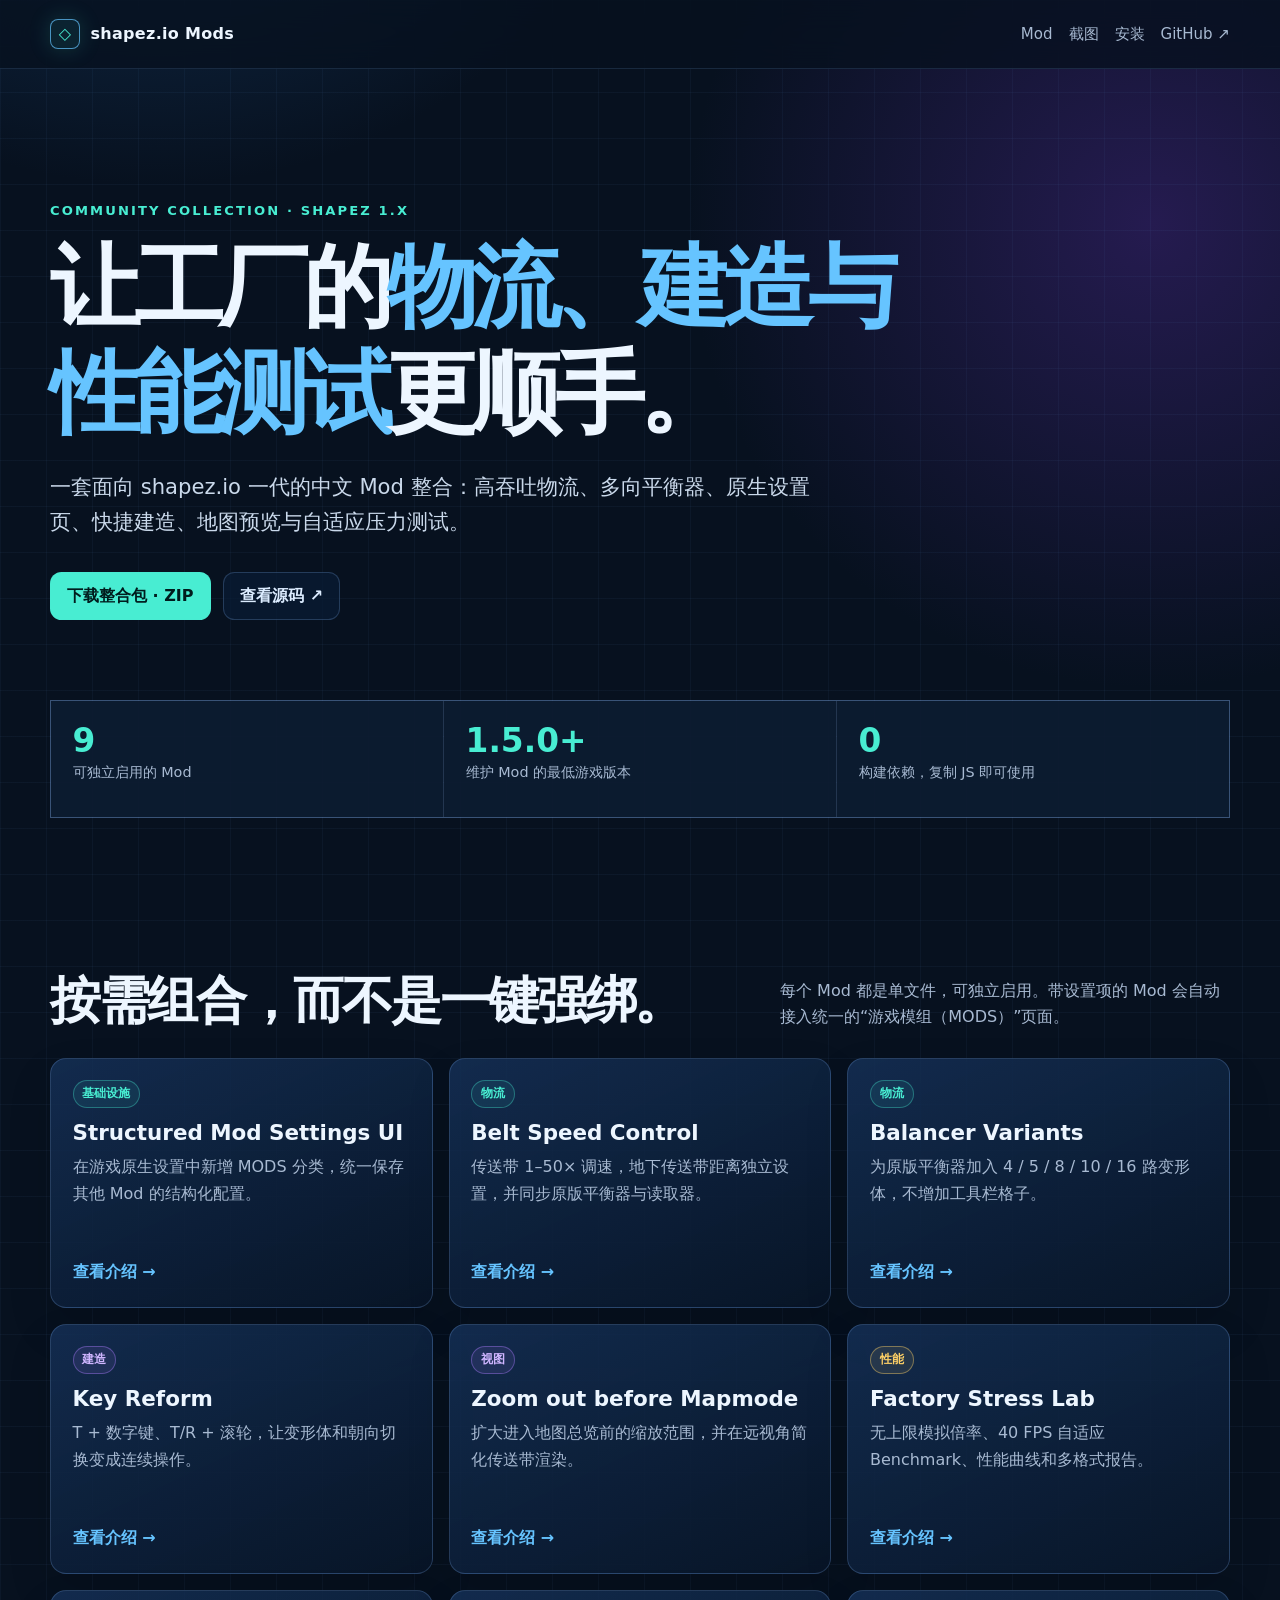
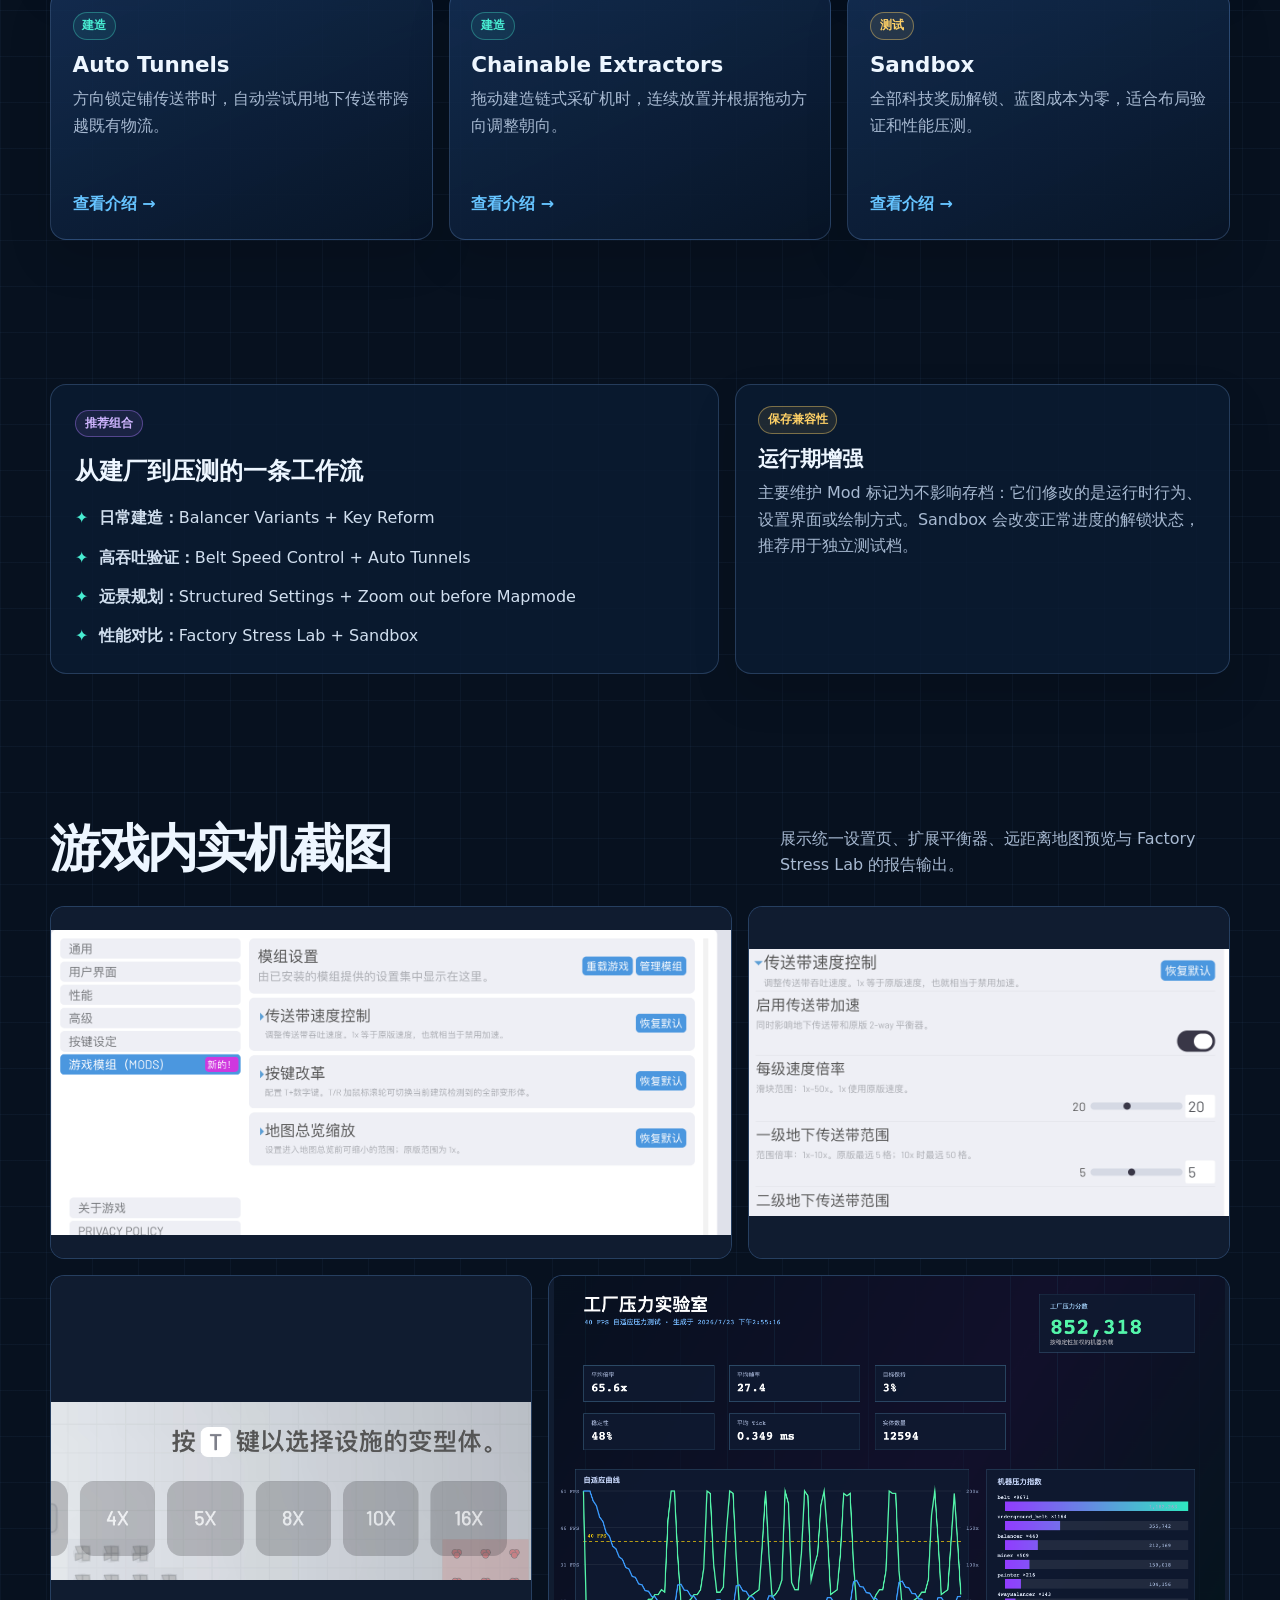
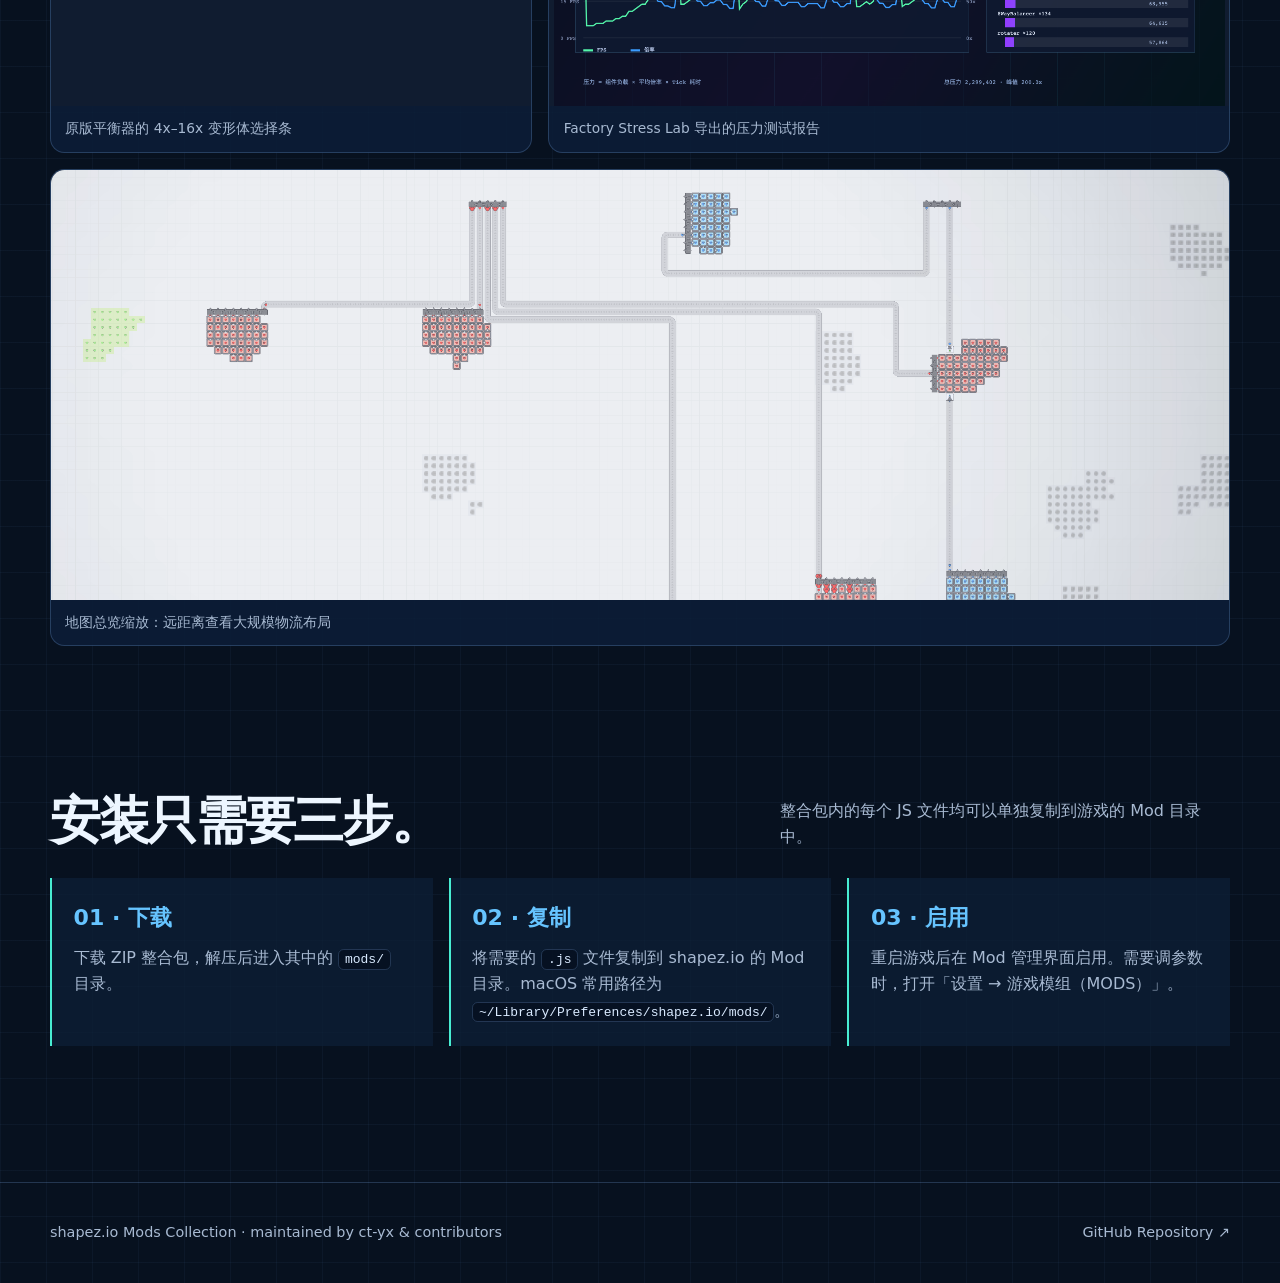
==== docs/index.html @ 45cee905 "Refresh mod collection documentation and Pages" ====
<!doctype html>
<html lang="zh-CN">
<head>
    <meta charset="utf-8">
    <meta name="viewport" content="width=device-width, initial-scale=1">
    <meta name="description" content="shapez.io 一代中文 Mod 整合包：物流、建造、设置、地图预览与工厂性能测试。">
    <title>shapez.io Mods Collection</title>
    <link rel="icon" href="favicon.svg" type="image/svg+xml">
    <link rel="stylesheet" href="styles.css">
</head>
<body>
    <header class="site-header">
        <nav class="nav">
            <a class="brand" href="index.html"><span class="brand-mark">◇</span>shapez.io Mods</a>
            <div class="nav-links"><a href="#mods">Mod</a><a href="#screenshots">截图</a><a href="#install">安装</a><a href="https://github.com/ct-yx/shapez-mods">GitHub ↗</a></div>
        </nav>
    </header>
    <main>
        <div class="shell">
            <section class="hero">
                <p class="eyebrow">Community collection · Shapez 1.x</p>
                <h1>让工厂的<span class="accent">物流、建造与性能测试</span>更顺手。</h1>
                <p class="lead">一套面向 shapez.io 一代的中文 Mod 整合：高吞吐物流、多向平衡器、原生设置页、快捷建造、地图预览与自适应压力测试。</p>
                <div class="actions"><a class="button primary" href="downloads/shapez-mods-modpack.zip">下载整合包 · ZIP</a><a class="button" href="https://github.com/ct-yx/shapez-mods">查看源码 ↗</a></div>
            </section>
            <div class="stats" aria-label="项目概览"><div class="stat"><strong>9</strong><span>可独立启用的 Mod</span></div><div class="stat"><strong>1.5.0+</strong><span>维护 Mod 的最低游戏版本</span></div><div class="stat"><strong>0</strong><span>构建依赖，复制 JS 即可使用</span></div></div>
        </div>

        <section id="mods"><div class="shell">
            <div class="section-heading"><h2>按需组合，而不是一键强绑。</h2><p>每个 Mod 都是单文件，可独立启用。带设置项的 Mod 会自动接入统一的“游戏模组（MODS）”页面。</p></div>
            <div class="card-grid">
                <a class="mod-card" href="mods/structured-mod-settings.html"><span class="tag">基础设施</span><h3>Structured Mod Settings UI</h3><p>在游戏原生设置中新增 MODS 分类，统一保存其他 Mod 的结构化配置。</p><span class="card-link">查看介绍 →</span></a>
                <a class="mod-card" href="mods/belt-speed-control.html"><span class="tag">物流</span><h3>Belt Speed Control</h3><p>传送带 1–50× 调速，地下传送带距离独立设置，并同步原版平衡器与读取器。</p><span class="card-link">查看介绍 →</span></a>
                <a class="mod-card" href="mods/balancer-variants.html"><span class="tag">物流</span><h3>Balancer Variants</h3><p>为原版平衡器加入 4 / 5 / 8 / 10 / 16 路变形体，不增加工具栏格子。</p><span class="card-link">查看介绍 →</span></a>
                <a class="mod-card" href="mods/key-reform.html"><span class="tag purple">建造</span><h3>Key Reform</h3><p>T + 数字键、T/R + 滚轮，让变形体和朝向切换变成连续操作。</p><span class="card-link">查看介绍 →</span></a>
                <a class="mod-card" href="mods/zoomout-before-mapmode.html"><span class="tag purple">视图</span><h3>Zoom out before Mapmode</h3><p>扩大进入地图总览前的缩放范围，并在远视角简化传送带渲染。</p><span class="card-link">查看介绍 →</span></a>
                <a class="mod-card" href="mods/factory-stress-lab.html"><span class="tag yellow">性能</span><h3>Factory Stress Lab</h3><p>无上限模拟倍率、40 FPS 自适应 Benchmark、性能曲线和多格式报告。</p><span class="card-link">查看介绍 →</span></a>
                <a class="mod-card" href="mods/auto-tunnels.html"><span class="tag">建造</span><h3>Auto Tunnels</h3><p>方向锁定铺传送带时，自动尝试用地下传送带跨越既有物流。</p><span class="card-link">查看介绍 →</span></a>
                <a class="mod-card" href="mods/chainable-extractors.html"><span class="tag">建造</span><h3>Chainable Extractors</h3><p>拖动建造链式采矿机时，连续放置并根据拖动方向调整朝向。</p><span class="card-link">查看介绍 →</span></a>
                <a class="mod-card" href="mods/sandbox.html"><span class="tag yellow">测试</span><h3>Sandbox</h3><p>全部科技奖励解锁、蓝图成本为零，适合布局验证和性能压测。</p><span class="card-link">查看介绍 →</span></a>
            </div>
        </div></section>

        <section><div class="shell feature-strip">
            <div class="wide-panel"><span class="tag purple">推荐组合</span><h2>从建厂到压测的一条工作流</h2><ul class="check-list"><li><strong>日常建造：</strong>Balancer Variants + Key Reform</li><li><strong>高吞吐验证：</strong>Belt Speed Control + Auto Tunnels</li><li><strong>远景规划：</strong>Structured Settings + Zoom out before Mapmode</li><li><strong>性能对比：</strong>Factory Stress Lab + Sandbox</li></ul></div>
            <div class="info-card"><span class="tag yellow">保存兼容性</span><h3>运行期增强</h3><p>主要维护 Mod 标记为不影响存档：它们修改的是运行时行为、设置界面或绘制方式。Sandbox 会改变正常进度的解锁状态，推荐用于独立测试档。</p></div>
        </div></section>

        <section id="screenshots"><div class="shell">
            <div class="section-heading"><h2>游戏内实机截图</h2><p>展示统一设置页、扩展平衡器、远距离地图预览与 Factory Stress Lab 的报告输出。</p></div>
            <div class="gallery">
                <figure class="large contain"><img src="assets/screenshots/structured-settings-overview.png" alt="游戏模组设置总览"><figcaption>统一的「游戏模组（MODS）」设置分类</figcaption></figure>
                <figure class="small contain"><img src="assets/screenshots/belt-speed-settings.png" alt="传送带速度控制设置"><figcaption>传送带、地下传送带与平衡器的吞吐配置</figcaption></figure>
                <figure class="small contain"><img src="assets/screenshots/balancer-variant-selector.png" alt="平衡器变形体选择"><figcaption>原版平衡器的 4x–16x 变形体选择条</figcaption></figure>
                <figure class="large contain"><img src="assets/screenshots/factory-stress-lab-report.png" alt="工厂压力实验室报告"><figcaption>Factory Stress Lab 导出的压力测试报告</figcaption></figure>
                <figure class="full"><img src="assets/screenshots/zoomout-map-overview.png" alt="远距离地图预览"><figcaption>地图总览缩放：远距离查看大规模物流布局</figcaption></figure>
            </div>
        </div></section>

        <section id="install"><div class="shell">
            <div class="section-heading"><h2>安装只需要三步。</h2><p>整合包内的每个 JS 文件均可以单独复制到游戏的 Mod 目录中。</p></div>
            <div class="install"><div class="step"><strong>01 · 下载</strong><p>下载 ZIP 整合包，解压后进入其中的 <code>mods/</code> 目录。</p></div><div class="step"><strong>02 · 复制</strong><p>将需要的 <code>.js</code> 文件复制到 shapez.io 的 Mod 目录。macOS 常用路径为 <code>~/Library/Preferences/shapez.io/mods/</code>。</p></div><div class="step"><strong>03 · 启用</strong><p>重启游戏后在 Mod 管理界面启用。需要调参数时，打开「设置 → 游戏模组（MODS）」。</p></div></div>
        </div></section>
    </main>
    <footer class="site-footer"><div class="shell"><span>shapez.io Mods Collection · maintained by ct-yx &amp; contributors</span><a href="https://github.com/ct-yx/shapez-mods">GitHub Repository ↗</a></div></footer>
</body>
</html>
---- docs/styles.css ----
:root {
    --bg: #07111f;
    --bg-soft: #0b1930;
    --panel: rgba(13, 30, 56, 0.84);
    --panel-strong: #102444;
    --line: rgba(135, 187, 255, 0.22);
    --text: #edf6ff;
    --muted: #a8bad2;
    --blue: #66c4ff;
    --cyan: #48edd2;
    --purple: #ad7cff;
    --yellow: #ffd166;
    --max: 1180px;
}

* { box-sizing: border-box; }
html { scroll-behavior: smooth; }
body {
    margin: 0;
    color: var(--text);
    background:
        linear-gradient(rgba(95, 151, 221, 0.055) 1px, transparent 1px),
        linear-gradient(90deg, rgba(95, 151, 221, 0.055) 1px, transparent 1px),
        radial-gradient(circle at 12% -8%, #173c67 0, transparent 34rem),
        radial-gradient(circle at 90% 5%, #251b50 0, transparent 29rem),
        var(--bg);
    background-size: 46px 46px, 46px 46px, auto, auto, auto;
    font-family: Inter, ui-sans-serif, system-ui, -apple-system, BlinkMacSystemFont, "PingFang SC", "Microsoft YaHei", sans-serif;
    line-height: 1.65;
}

a { color: inherit; text-decoration: none; }
a:hover { color: white; }
code {
    padding: .12rem .36rem;
    border: 1px solid var(--line);
    border-radius: .35rem;
    color: #d9eaff;
    background: rgba(3, 9, 20, .5);
}

.site-header {
    position: sticky;
    z-index: 10;
    top: 0;
    border-bottom: 1px solid rgba(136, 192, 255, .14);
    backdrop-filter: blur(16px);
    background: rgba(7, 17, 31, .79);
}
.nav {
    width: min(var(--max), calc(100% - 2rem));
    min-height: 68px;
    margin: 0 auto;
    display: flex;
    align-items: center;
    justify-content: space-between;
    gap: 1rem;
}
.brand { display: inline-flex; align-items: center; gap: .65rem; font-weight: 800; letter-spacing: .02em; }
.brand-mark {
    display: grid;
    width: 30px;
    height: 30px;
    place-items: center;
    border: 1px solid rgba(102, 196, 255, .7);
    border-radius: 8px;
    color: var(--cyan);
    background: rgba(72, 237, 210, .08);
    box-shadow: 0 0 22px rgba(72, 237, 210, .17);
}
.nav-links { display: flex; flex-wrap: wrap; justify-content: flex-end; gap: 1rem; color: var(--muted); font-size: .94rem; }
.nav-links a:hover { color: var(--blue); }

.shell { width: min(var(--max), calc(100% - 2rem)); margin: 0 auto; }
.hero { padding: 8.2rem 0 5rem; max-width: 880px; }
.eyebrow { margin: 0 0 .85rem; color: var(--cyan); font-weight: 800; font-size: .82rem; letter-spacing: .16em; text-transform: uppercase; }
h1, h2, h3 { line-height: 1.18; }
h1 { max-width: 900px; margin: 0; font-size: clamp(2.7rem, 7vw, 5.6rem); letter-spacing: -.065em; }
h1 .accent { color: var(--blue); }
.lead { max-width: 760px; margin: 1.45rem 0 0; color: #cad9eb; font-size: clamp(1.06rem, 2.4vw, 1.32rem); }
.actions { display: flex; flex-wrap: wrap; gap: .8rem; margin-top: 2rem; }
.button {
    display: inline-flex;
    align-items: center;
    justify-content: center;
    gap: .45rem;
    min-height: 44px;
    padding: .62rem 1rem;
    border: 1px solid var(--line);
    border-radius: .72rem;
    color: #dcecff;
    background: rgba(10, 28, 53, .68);
    font-weight: 700;
    transition: transform .16s ease, border-color .16s ease, background .16s ease;
}
.button:hover { transform: translateY(-2px); border-color: var(--blue); background: rgba(40, 97, 155, .36); }
.button.primary { border-color: rgba(72, 237, 210, .75); color: #001c1d; background: var(--cyan); }
.button.primary:hover { color: #001c1d; background: #85f8e5; }

.stats { display: grid; grid-template-columns: repeat(3, 1fr); gap: 1px; margin: 0 0 5rem; border: 1px solid var(--line); background: var(--line); }
.stat { min-height: 116px; padding: 1.35rem; background: rgba(9, 23, 43, .88); }
.stat strong { display: block; color: var(--cyan); font-size: 2.05rem; line-height: 1.1; }
.stat span { color: var(--muted); font-size: .9rem; }

section { padding: 4.5rem 0; }
.section-heading { display: flex; align-items: end; justify-content: space-between; gap: 2rem; margin-bottom: 1.7rem; }
.section-heading h2 { max-width: 680px; margin: 0; font-size: clamp(2rem, 4vw, 3.25rem); letter-spacing: -.045em; }
.section-heading p { max-width: 450px; margin: 0; color: var(--muted); }

.card-grid { display: grid; grid-template-columns: repeat(3, minmax(0, 1fr)); gap: 1rem; }
.mod-card, .info-card {
    display: flex;
    min-height: 250px;
    flex-direction: column;
    padding: 1.35rem;
    border: 1px solid var(--line);
    border-radius: 1rem;
    background: linear-gradient(155deg, rgba(21, 49, 88, .82), rgba(8, 21, 39, .95));
    box-shadow: 0 20px 45px rgba(0, 0, 0, .12);
    transition: transform .16s ease, border-color .16s ease, box-shadow .16s ease;
}
.mod-card:hover { transform: translateY(-4px); border-color: rgba(102, 196, 255, .76); box-shadow: 0 24px 55px rgba(0, 0, 0, .24); }
.mod-card h3, .info-card h3 { margin: .78rem 0 .55rem; font-size: 1.34rem; }
.mod-card p, .info-card p { margin: 0; color: var(--muted); }
.mod-card .card-link { margin-top: auto; padding-top: 1.1rem; color: var(--blue); font-weight: 800; }
.tag { display: inline-flex; width: fit-content; padding: .18rem .55rem; border: 1px solid rgba(72, 237, 210, .34); border-radius: 999px; color: var(--cyan); background: rgba(72, 237, 210, .08); font-size: .75rem; font-weight: 800; }
.tag.purple { border-color: rgba(173, 124, 255, .4); color: #cfb5ff; background: rgba(173, 124, 255, .1); }
.tag.yellow { border-color: rgba(255, 209, 102, .42); color: var(--yellow); background: rgba(255, 209, 102, .09); }

.feature-strip { display: grid; grid-template-columns: 1.15fr .85fr; gap: 1rem; }
.wide-panel, .info-card { border: 1px solid var(--line); border-radius: 1rem; background: rgba(11, 28, 51, .8); }
.wide-panel { padding: 1.5rem; }
.check-list { display: grid; gap: .8rem; margin: 1rem 0 0; padding: 0; list-style: none; }
.check-list li { color: #d1dfef; }
.check-list li::before { margin-right: .65rem; color: var(--cyan); content: "✦"; }

.gallery { display: grid; grid-template-columns: repeat(12, 1fr); gap: 1rem; }
figure { margin: 0; overflow: hidden; border: 1px solid var(--line); border-radius: .9rem; background: var(--panel); }
figure.large { grid-column: span 7; }
figure.small { grid-column: span 5; }
figure.full { grid-column: 1 / -1; }
figure img { display: block; width: 100%; height: 100%; max-height: 430px; object-fit: cover; background: #101c30; }
figure.contain img { object-fit: contain; }
figcaption { padding: .72rem .9rem; color: var(--muted); font-size: .86rem; }

.install { display: grid; grid-template-columns: repeat(3, 1fr); gap: 1rem; }
.step { padding: 1.35rem; border-left: 2px solid var(--cyan); background: rgba(13, 31, 55, .72); }
.step strong { display: block; margin-bottom: .55rem; color: var(--blue); font-size: 1.38rem; }
.step p { margin: 0; color: var(--muted); }

.page-hero { padding: 5rem 0 2.5rem; }
.breadcrumb { display: inline-flex; gap: .5rem; margin-bottom: 1.2rem; color: var(--muted); font-size: .92rem; }
.breadcrumb a { color: var(--blue); }
.page-hero h1 { font-size: clamp(2.5rem, 6vw, 4.6rem); }
.meta-row { display: flex; flex-wrap: wrap; gap: .6rem; margin-top: 1.3rem; }
.meta { padding: .28rem .62rem; border: 1px solid var(--line); border-radius: 999px; color: var(--muted); font-size: .82rem; }
.prose { max-width: 850px; }
.prose h2 { margin-top: 2.4rem; font-size: 2rem; }
.prose h3 { margin-top: 1.7rem; font-size: 1.24rem; }
.prose p, .prose li { color: #c7d6e9; }
.prose ul { padding-left: 1.2rem; }
.prose li + li { margin-top: .5rem; }
.page-layout { display: grid; grid-template-columns: minmax(0, 1.6fr) minmax(260px, .7fr); gap: 2rem; }
.aside { position: sticky; top: 94px; align-self: start; padding: 1.2rem; border: 1px solid var(--line); border-radius: .9rem; background: rgba(8, 23, 43, .8); }
.aside h3 { margin-top: 0; }
.aside p { color: var(--muted); font-size: .92rem; }
.aside .button { width: 100%; margin-top: .7rem; }
.notice { padding: 1rem 1.1rem; border: 1px solid rgba(255, 209, 102, .32); border-radius: .8rem; color: #f7df9c; background: rgba(121, 89, 12, .18); }

.site-footer { margin-top: 4rem; padding: 2.4rem 0; border-top: 1px solid var(--line); color: var(--muted); font-size: .9rem; }
.site-footer .shell { display: flex; justify-content: space-between; gap: 1rem; }

@media (max-width: 820px) {
    .nav { min-height: 60px; }
    .nav-links { display: none; }
    .hero { padding: 5.1rem 0 3.4rem; }
    .stats, .card-grid, .install, .feature-strip, .page-layout { grid-template-columns: 1fr; }
    .stat { min-height: auto; }
    .section-heading { display: block; }
    .section-heading p { margin-top: .75rem; }
    .gallery { display: block; }
    .gallery figure { margin-bottom: 1rem; }
    .aside { position: static; }
    .site-footer .shell { display: block; }
}
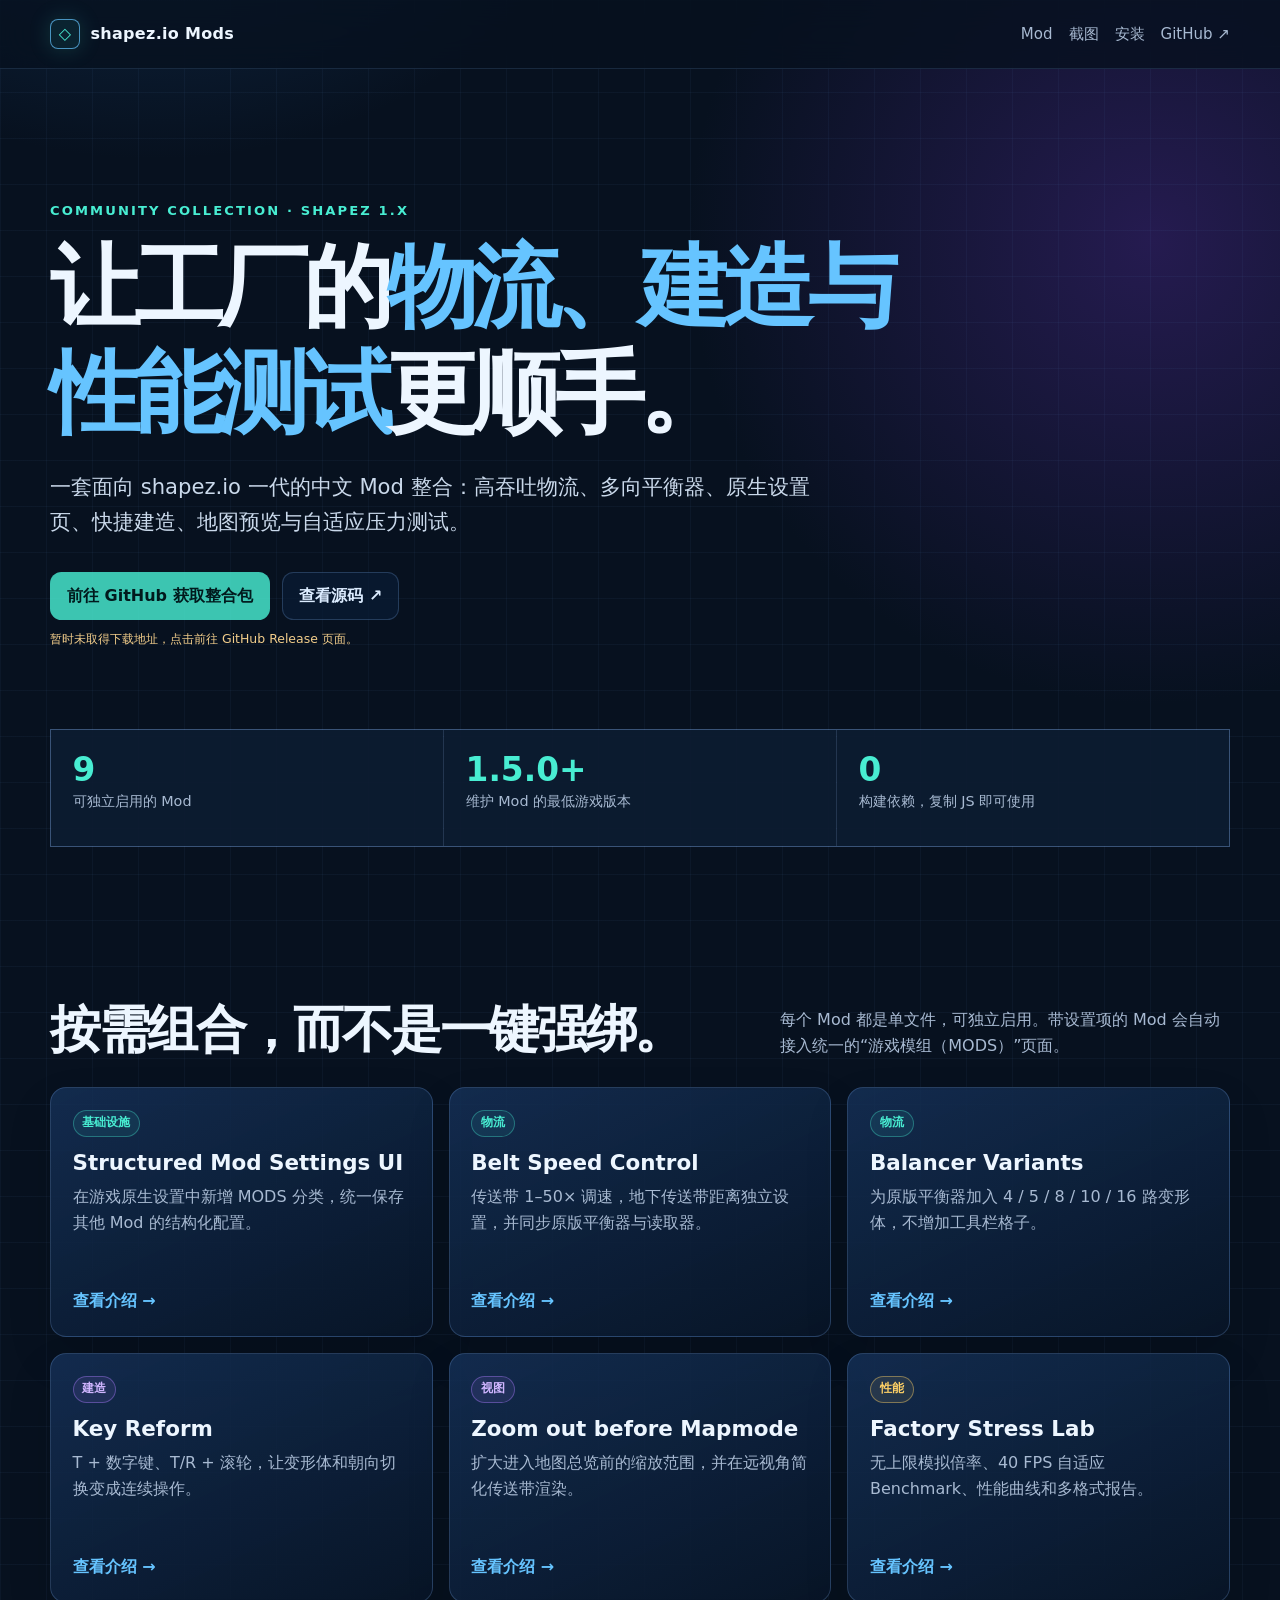
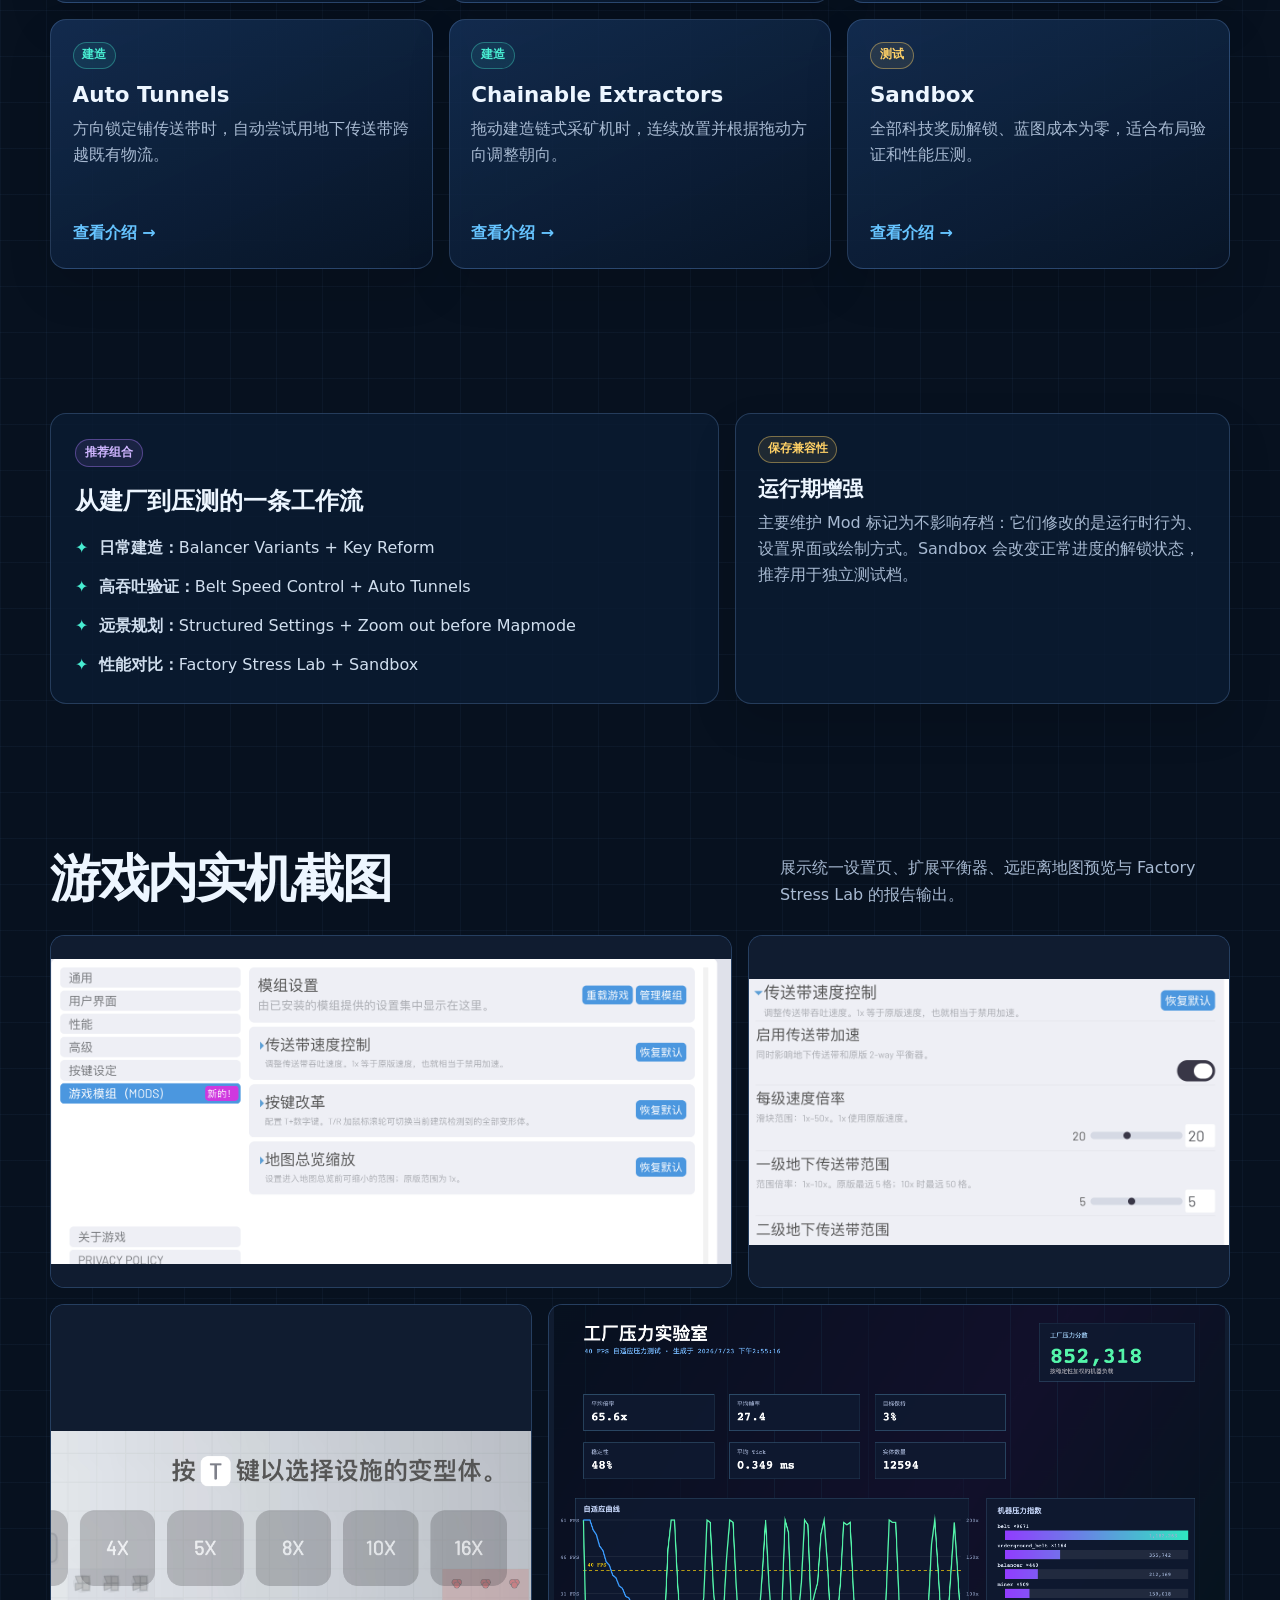
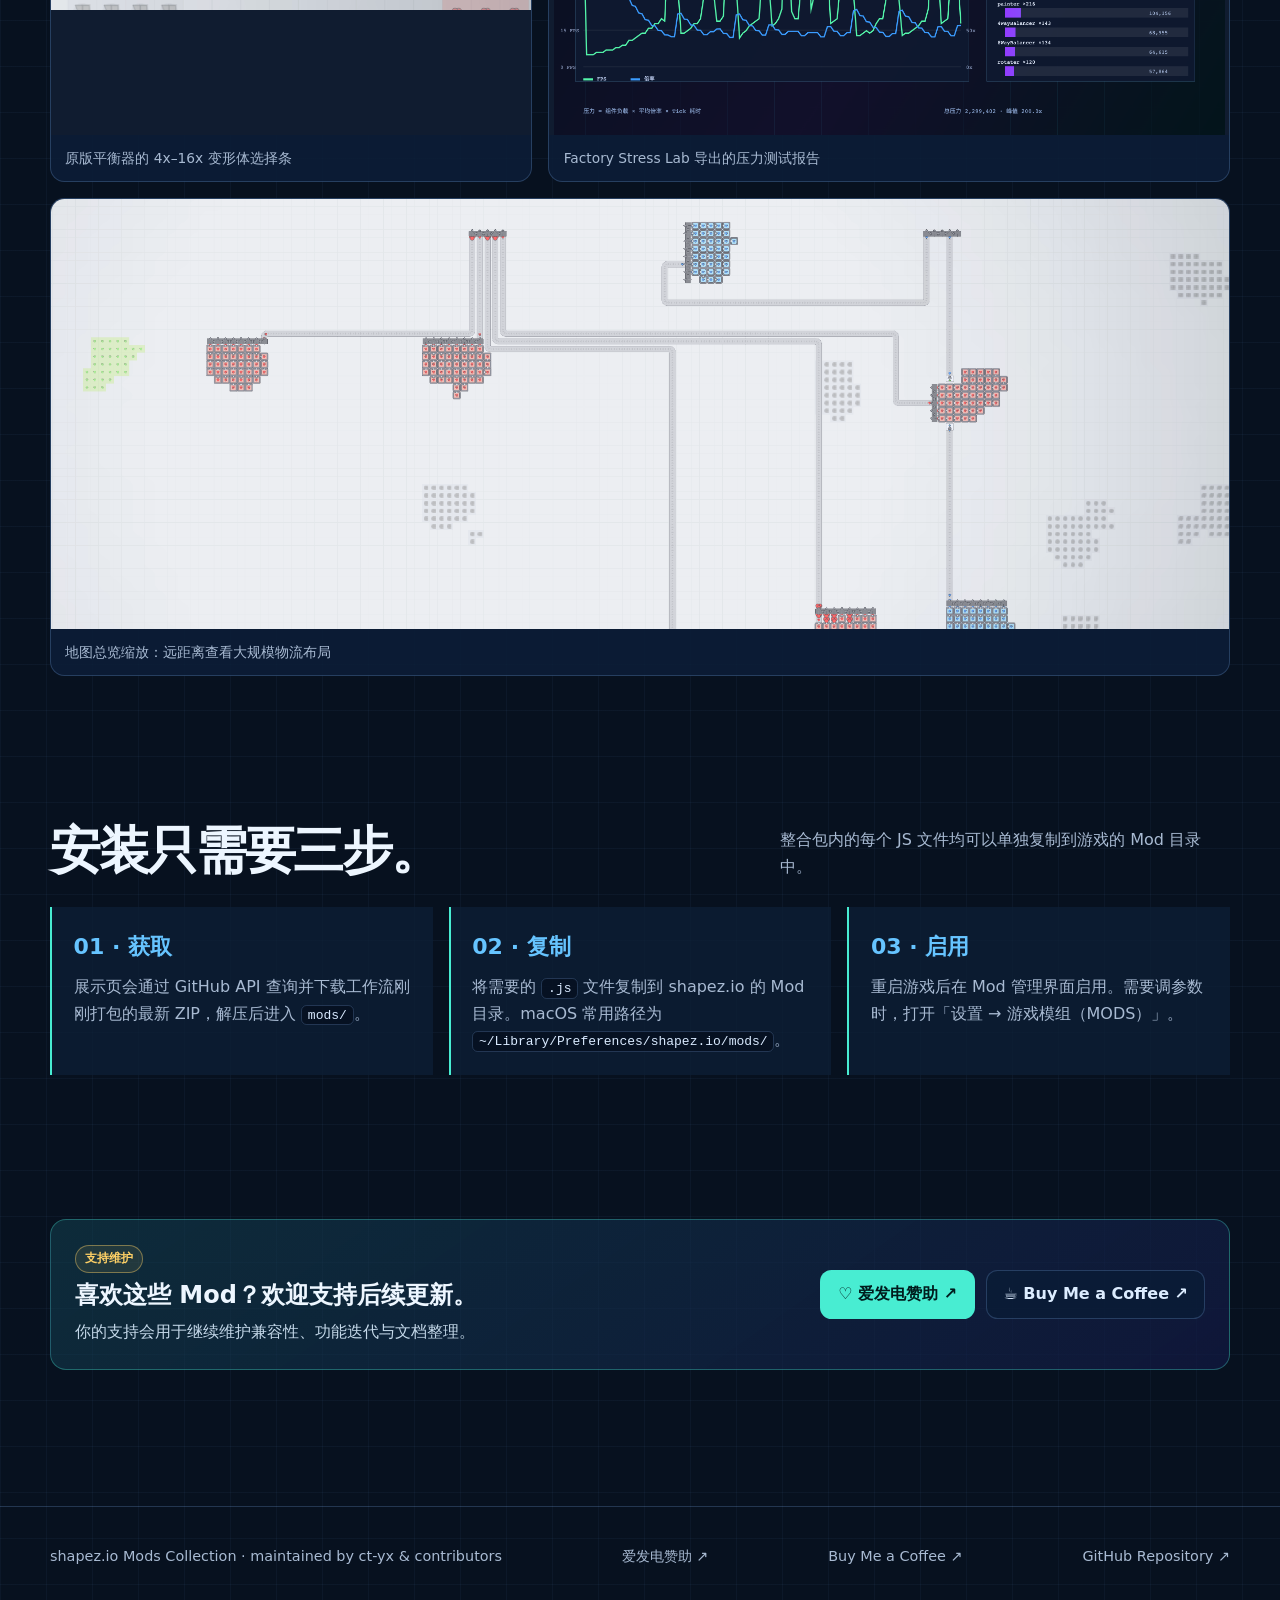
==== commit 5af417b4: "Build modpack downloads from GitHub Releases" ====
--- a/docs/index.html
+++ b/docs/index.html
@@ -21,7 +21,7 @@
                 <p class="eyebrow">Community collection · Shapez 1.x</p>
                 <h1>让工厂的<span class="accent">物流、建造与性能测试</span>更顺手。</h1>
                 <p class="lead">一套面向 shapez.io 一代的中文 Mod 整合：高吞吐物流、多向平衡器、原生设置页、快捷建造、地图预览与自适应压力测试。</p>
-                <div class="actions"><a class="button primary" href="downloads/shapez-mods-modpack.zip">下载整合包 · ZIP</a><a class="button" href="https://github.com/ct-yx/shapez-mods">查看源码 ↗</a></div>
+                <div class="actions"><a class="button primary" data-modpack-download href="https://github.com/ct-yx/shapez-mods/releases/tag/modpack-latest"><span data-modpack-label>正在获取最新整合包…</span></a><a class="button" href="https://github.com/ct-yx/shapez-mods">查看源码 ↗</a><p class="download-status" data-modpack-status aria-live="polite">正在通过 GitHub API 查询最新发布包…</p></div>
             </section>
             <div class="stats" aria-label="项目概览"><div class="stat"><strong>9</strong><span>可独立启用的 Mod</span></div><div class="stat"><strong>1.5.0+</strong><span>维护 Mod 的最低游戏版本</span></div><div class="stat"><strong>0</strong><span>构建依赖，复制 JS 即可使用</span></div></div>
         </div>
@@ -59,9 +59,11 @@
 
         <section id="install"><div class="shell">
             <div class="section-heading"><h2>安装只需要三步。</h2><p>整合包内的每个 JS 文件均可以单独复制到游戏的 Mod 目录中。</p></div>
-            <div class="install"><div class="step"><strong>01 · 下载</strong><p>下载 ZIP 整合包，解压后进入其中的 <code>mods/</code> 目录。</p></div><div class="step"><strong>02 · 复制</strong><p>将需要的 <code>.js</code> 文件复制到 shapez.io 的 Mod 目录。macOS 常用路径为 <code>~/Library/Preferences/shapez.io/mods/</code>。</p></div><div class="step"><strong>03 · 启用</strong><p>重启游戏后在 Mod 管理界面启用。需要调参数时，打开「设置 → 游戏模组（MODS）」。</p></div></div>
+            <div class="install"><div class="step"><strong>01 · 获取</strong><p>展示页会通过 GitHub API 查询并下载工作流刚刚打包的最新 ZIP，解压后进入 <code>mods/</code>。</p></div><div class="step"><strong>02 · 复制</strong><p>将需要的 <code>.js</code> 文件复制到 shapez.io 的 Mod 目录。macOS 常用路径为 <code>~/Library/Preferences/shapez.io/mods/</code>。</p></div><div class="step"><strong>03 · 启用</strong><p>重启游戏后在 Mod 管理界面启用。需要调参数时，打开「设置 → 游戏模组（MODS）」。</p></div></div>
         </div></section>
+        <section id="support"><div class="shell support-panel"><div><span class="tag yellow">支持维护</span><h2>喜欢这些 Mod？欢迎支持后续更新。</h2><p>你的支持会用于继续维护兼容性、功能迭代与文档整理。</p></div><div class="support-actions"><a class="button primary" href="https://www.ifdian.net/a/Ct_yx?utm_source=copylink&amp;utm_medium=link" target="_blank" rel="noreferrer">♡ 爱发电赞助 ↗</a><a class="button" href="https://buymeacoffee.com/ctyx" target="_blank" rel="noreferrer">☕ Buy Me a Coffee ↗</a></div></div></section>
     </main>
-    <footer class="site-footer"><div class="shell"><span>shapez.io Mods Collection · maintained by ct-yx &amp; contributors</span><a href="https://github.com/ct-yx/shapez-mods">GitHub Repository ↗</a></div></footer>
+    <footer class="site-footer"><div class="shell"><span>shapez.io Mods Collection · maintained by ct-yx &amp; contributors</span><a href="https://www.ifdian.net/a/Ct_yx?utm_source=copylink&amp;utm_medium=link" target="_blank" rel="noreferrer">爱发电赞助 ↗</a><a href="https://buymeacoffee.com/ctyx" target="_blank" rel="noreferrer">Buy Me a Coffee ↗</a><a href="https://github.com/ct-yx/shapez-mods">GitHub Repository ↗</a></div></footer>
+    <script src="assets/download-latest.js" defer></script>
 </body>
 </html>
--- a/docs/styles.css
+++ b/docs/styles.css
@@ -96,6 +96,9 @@
 .button:hover { transform: translateY(-2px); border-color: var(--blue); background: rgba(40, 97, 155, .36); }
 .button.primary { border-color: rgba(72, 237, 210, .75); color: #001c1d; background: var(--cyan); }
 .button.primary:hover { color: #001c1d; background: #85f8e5; }
+.button.is-loading { cursor: progress; opacity: .82; }
+.download-status { width: 100%; margin: -.25rem 0 0; color: var(--muted); font-size: .78rem; }
+.download-status.is-error { color: #f3ce8b; }
 
 .stats { display: grid; grid-template-columns: repeat(3, 1fr); gap: 1px; margin: 0 0 5rem; border: 1px solid var(--line); background: var(--line); }
 .stat { min-height: 116px; padding: 1.35rem; background: rgba(9, 23, 43, .88); }
@@ -166,6 +169,11 @@
 .aside p { color: var(--muted); font-size: .92rem; }
 .aside .button { width: 100%; margin-top: .7rem; }
 .notice { padding: 1rem 1.1rem; border: 1px solid rgba(255, 209, 102, .32); border-radius: .8rem; color: #f7df9c; background: rgba(121, 89, 12, .18); }
+.support-panel { display: grid; grid-template-columns: 1.25fr .75fr; gap: 1rem; padding: 1.5rem; border: 1px solid rgba(72, 237, 210, .32); border-radius: 1rem; background: linear-gradient(145deg, rgba(19, 68, 82, .53), rgba(18, 25, 67, .72)); }
+.support-panel h2 { margin: .55rem 0; }
+.support-panel p { margin: 0; color: #c4d8e9; }
+.support-actions { display: flex; flex-wrap: wrap; align-content: center; justify-content: flex-end; gap: .7rem; }
+.support-actions .button { min-width: 155px; }
 
 .site-footer { margin-top: 4rem; padding: 2.4rem 0; border-top: 1px solid var(--line); color: var(--muted); font-size: .9rem; }
 .site-footer .shell { display: flex; justify-content: space-between; gap: 1rem; }
@@ -174,12 +182,13 @@
     .nav { min-height: 60px; }
     .nav-links { display: none; }
     .hero { padding: 5.1rem 0 3.4rem; }
-    .stats, .card-grid, .install, .feature-strip, .page-layout { grid-template-columns: 1fr; }
+    .stats, .card-grid, .install, .feature-strip, .page-layout, .support-panel { grid-template-columns: 1fr; }
     .stat { min-height: auto; }
     .section-heading { display: block; }
     .section-heading p { margin-top: .75rem; }
     .gallery { display: block; }
     .gallery figure { margin-bottom: 1rem; }
     .aside { position: static; }
+    .support-actions { justify-content: flex-start; }
     .site-footer .shell { display: block; }
 }
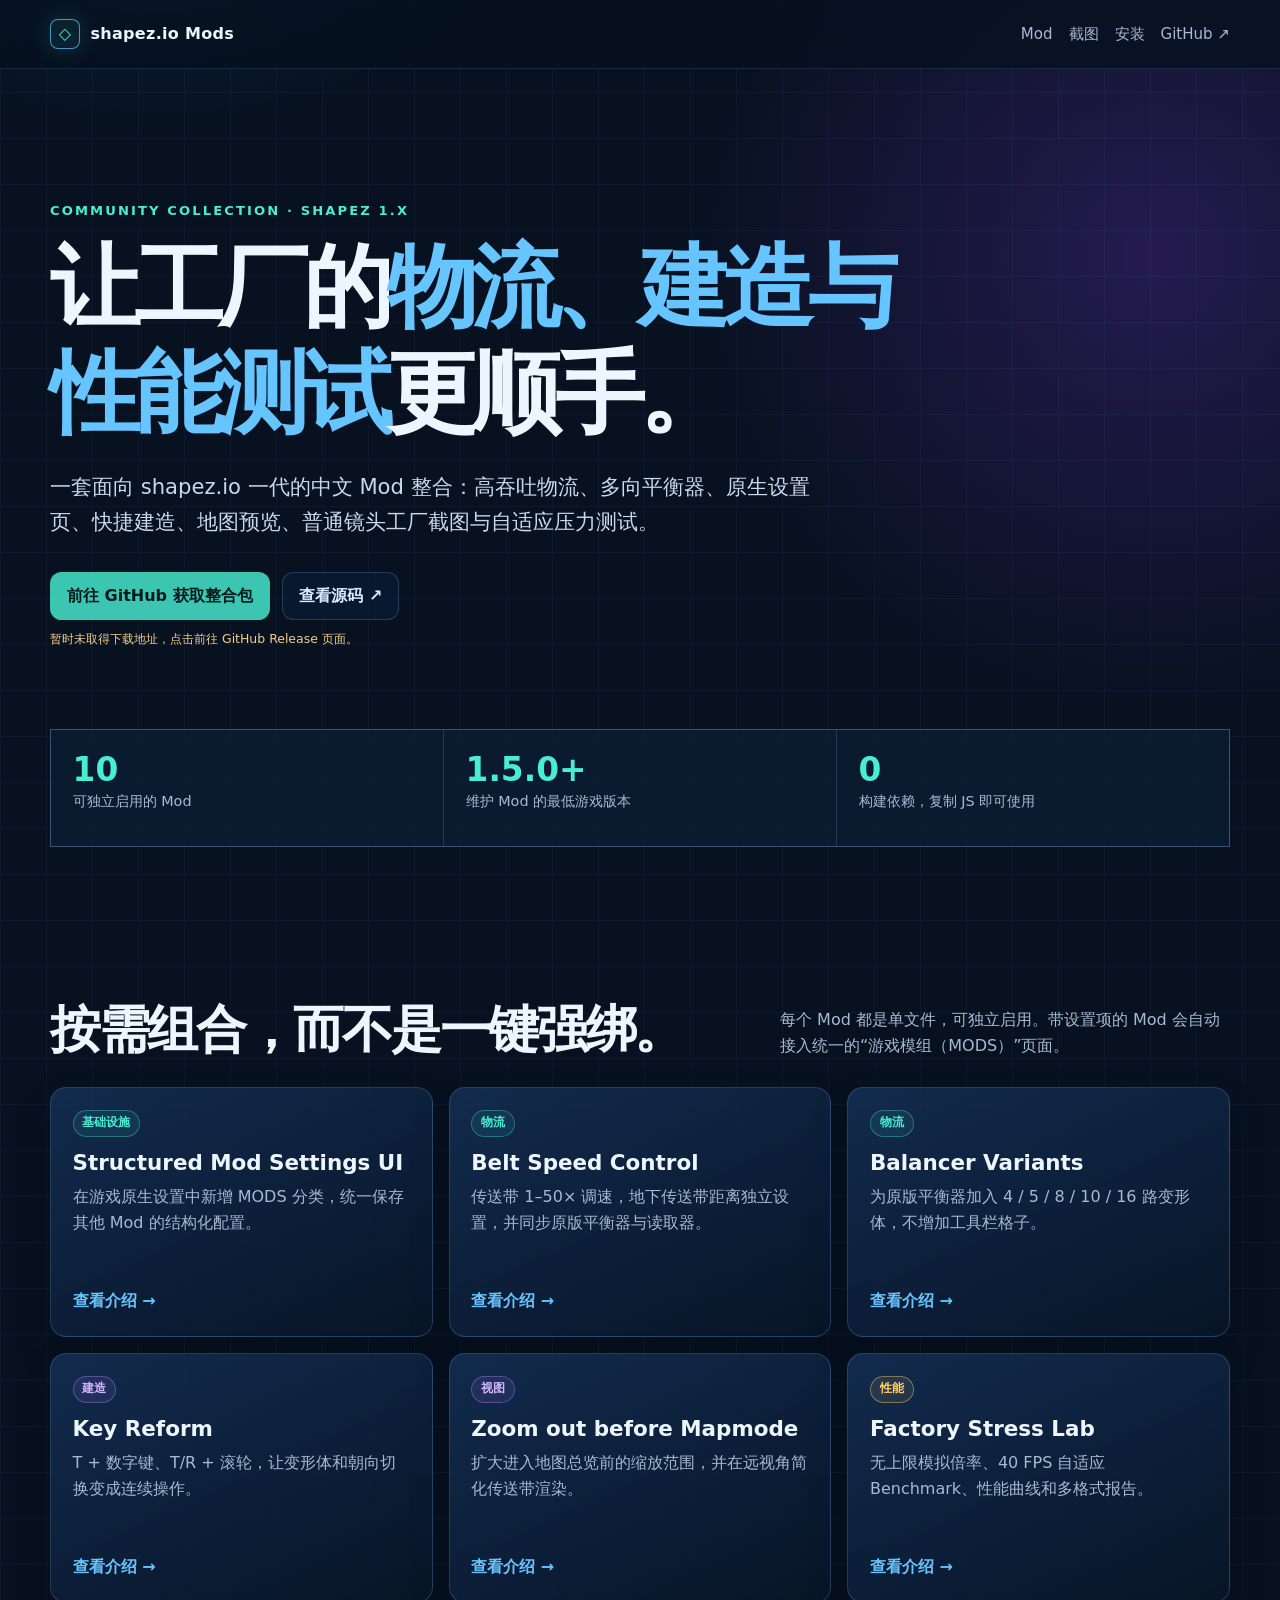
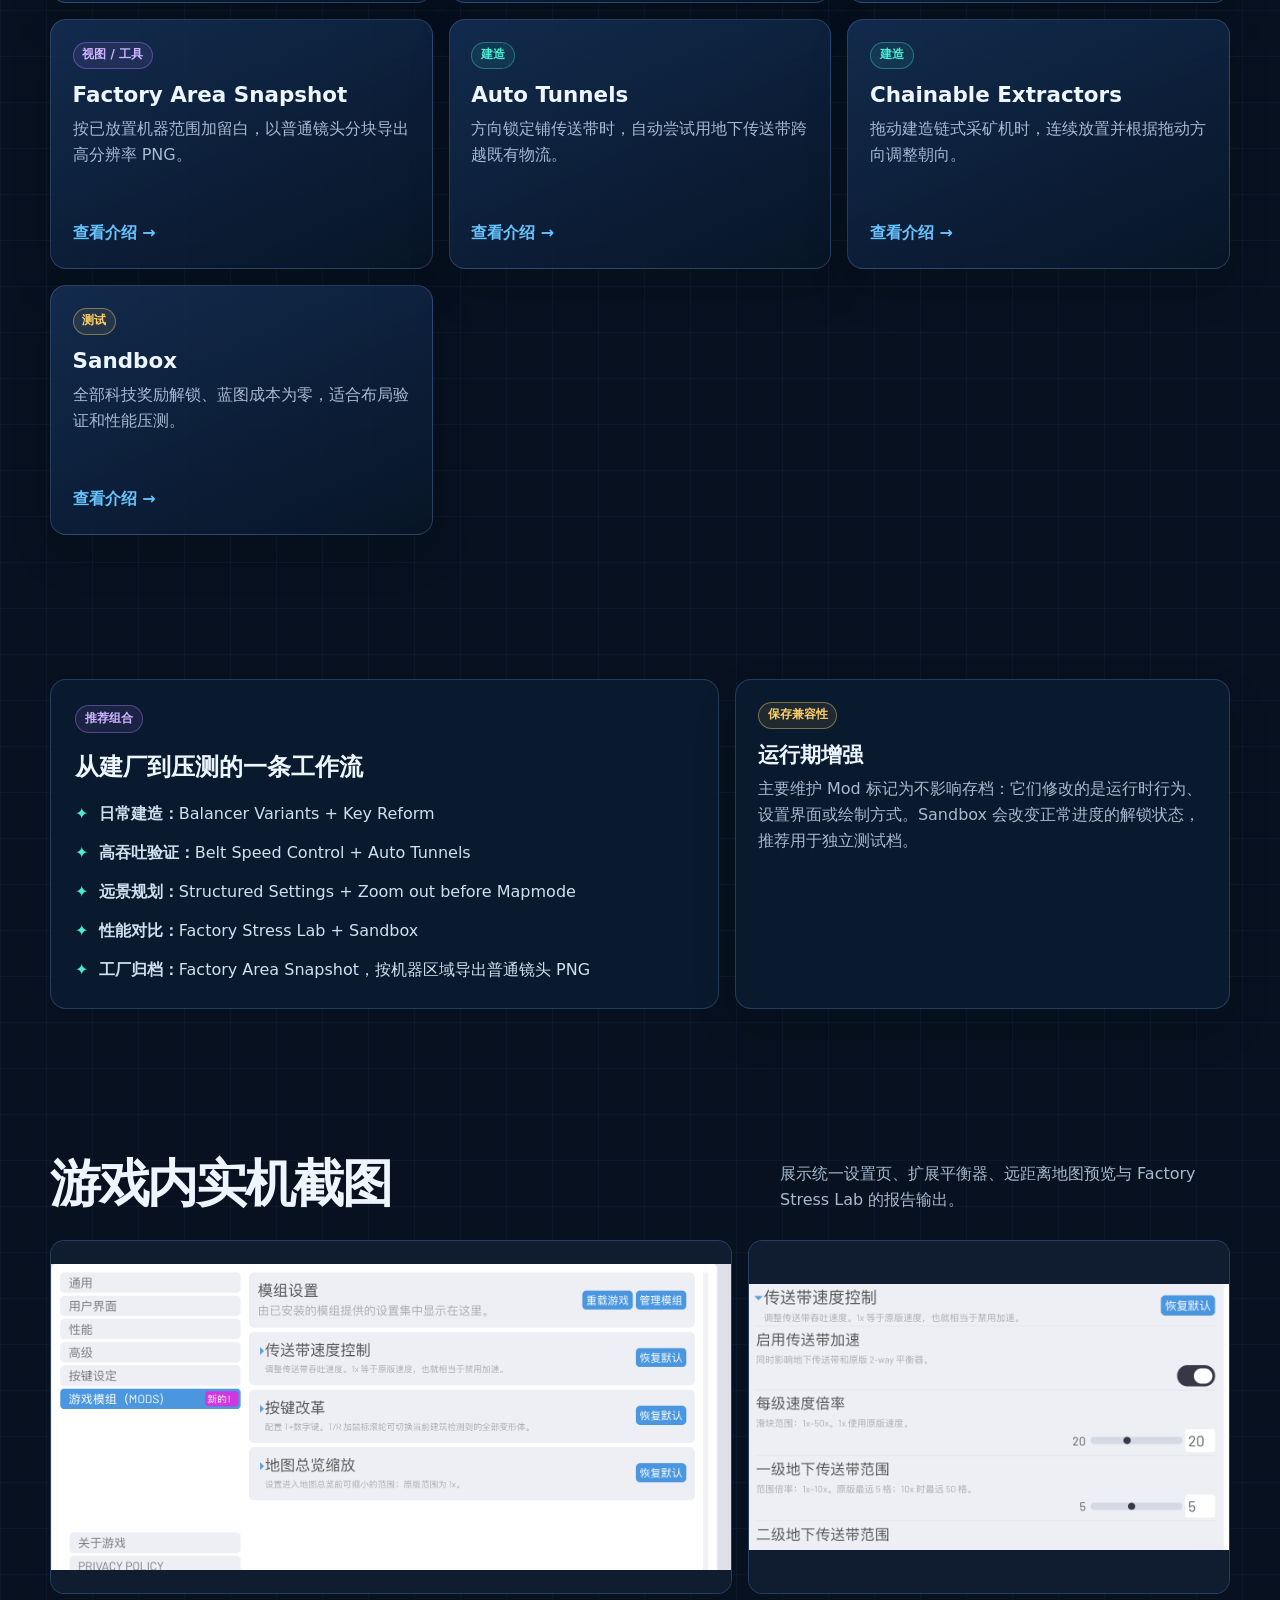
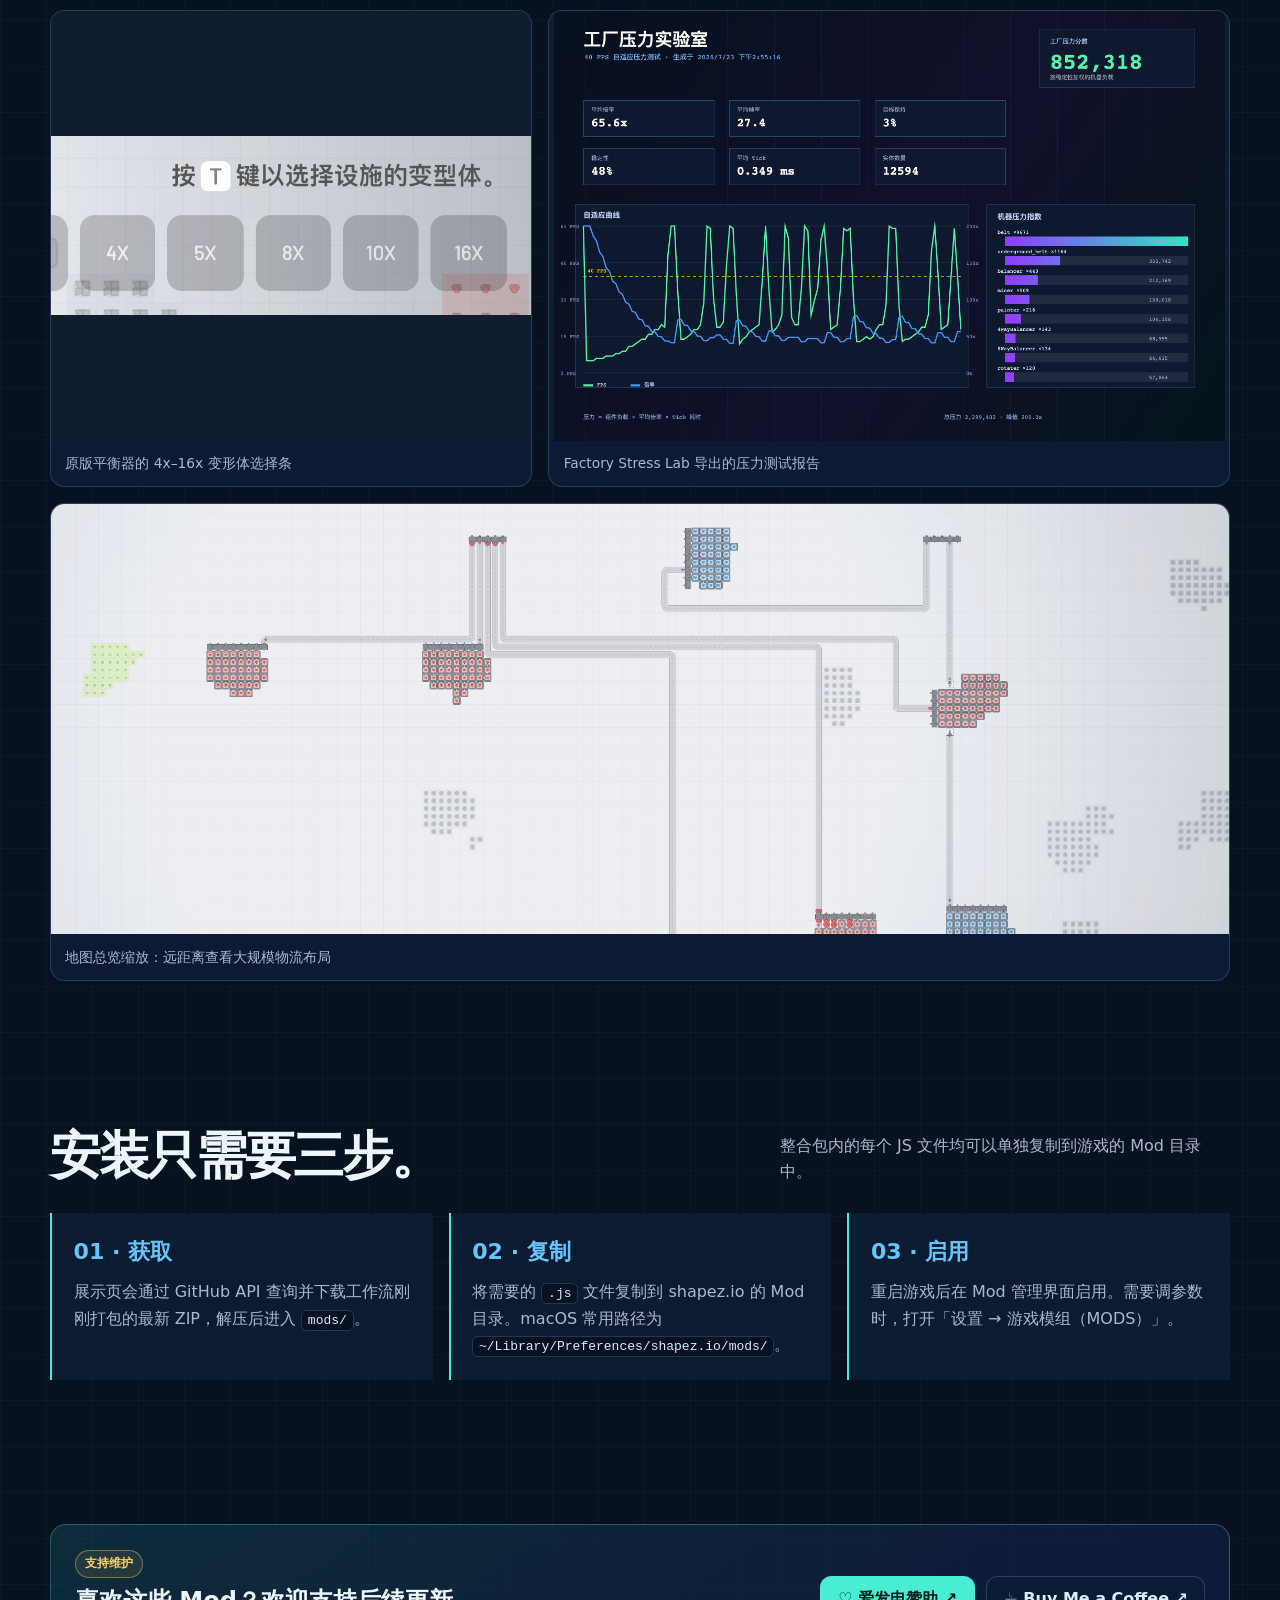
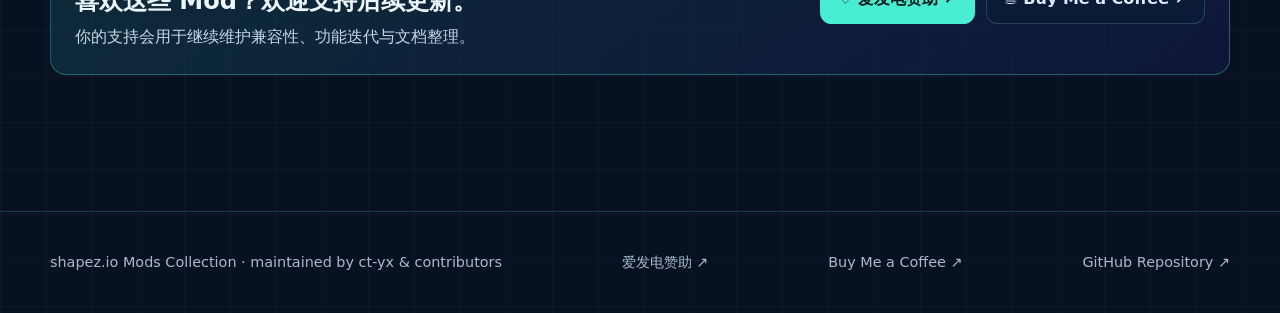
==== commit 36e785e2: "Add factory area snapshot mod" ====
--- a/docs/index.html
+++ b/docs/index.html
@@ -3,7 +3,7 @@
 <head>
     <meta charset="utf-8">
     <meta name="viewport" content="width=device-width, initial-scale=1">
-    <meta name="description" content="shapez.io 一代中文 Mod 整合包：物流、建造、设置、地图预览与工厂性能测试。">
+    <meta name="description" content="shapez.io 一代中文 Mod 整合包：物流、建造、设置、地图预览、工厂截图与性能测试。">
     <title>shapez.io Mods Collection</title>
     <link rel="icon" href="favicon.svg" type="image/svg+xml">
     <link rel="stylesheet" href="styles.css">
@@ -20,10 +20,10 @@
             <section class="hero">
                 <p class="eyebrow">Community collection · Shapez 1.x</p>
                 <h1>让工厂的<span class="accent">物流、建造与性能测试</span>更顺手。</h1>
-                <p class="lead">一套面向 shapez.io 一代的中文 Mod 整合：高吞吐物流、多向平衡器、原生设置页、快捷建造、地图预览与自适应压力测试。</p>
+                <p class="lead">一套面向 shapez.io 一代的中文 Mod 整合：高吞吐物流、多向平衡器、原生设置页、快捷建造、地图预览、普通镜头工厂截图与自适应压力测试。</p>
                 <div class="actions"><a class="button primary" data-modpack-download href="https://github.com/ct-yx/shapez-mods/releases/tag/modpack-latest"><span data-modpack-label>正在获取最新整合包…</span></a><a class="button" href="https://github.com/ct-yx/shapez-mods">查看源码 ↗</a><p class="download-status" data-modpack-status aria-live="polite">正在通过 GitHub API 查询最新发布包…</p></div>
             </section>
-            <div class="stats" aria-label="项目概览"><div class="stat"><strong>9</strong><span>可独立启用的 Mod</span></div><div class="stat"><strong>1.5.0+</strong><span>维护 Mod 的最低游戏版本</span></div><div class="stat"><strong>0</strong><span>构建依赖，复制 JS 即可使用</span></div></div>
+            <div class="stats" aria-label="项目概览"><div class="stat"><strong>10</strong><span>可独立启用的 Mod</span></div><div class="stat"><strong>1.5.0+</strong><span>维护 Mod 的最低游戏版本</span></div><div class="stat"><strong>0</strong><span>构建依赖，复制 JS 即可使用</span></div></div>
         </div>
 
         <section id="mods"><div class="shell">
@@ -35,6 +35,7 @@
                 <a class="mod-card" href="mods/key-reform.html"><span class="tag purple">建造</span><h3>Key Reform</h3><p>T + 数字键、T/R + 滚轮，让变形体和朝向切换变成连续操作。</p><span class="card-link">查看介绍 →</span></a>
                 <a class="mod-card" href="mods/zoomout-before-mapmode.html"><span class="tag purple">视图</span><h3>Zoom out before Mapmode</h3><p>扩大进入地图总览前的缩放范围，并在远视角简化传送带渲染。</p><span class="card-link">查看介绍 →</span></a>
                 <a class="mod-card" href="mods/factory-stress-lab.html"><span class="tag yellow">性能</span><h3>Factory Stress Lab</h3><p>无上限模拟倍率、40 FPS 自适应 Benchmark、性能曲线和多格式报告。</p><span class="card-link">查看介绍 →</span></a>
+                <a class="mod-card" href="mods/factory-area-snapshot.html"><span class="tag purple">视图 / 工具</span><h3>Factory Area Snapshot</h3><p>按已放置机器范围加留白，以普通镜头分块导出高分辨率 PNG。</p><span class="card-link">查看介绍 →</span></a>
                 <a class="mod-card" href="mods/auto-tunnels.html"><span class="tag">建造</span><h3>Auto Tunnels</h3><p>方向锁定铺传送带时，自动尝试用地下传送带跨越既有物流。</p><span class="card-link">查看介绍 →</span></a>
                 <a class="mod-card" href="mods/chainable-extractors.html"><span class="tag">建造</span><h3>Chainable Extractors</h3><p>拖动建造链式采矿机时，连续放置并根据拖动方向调整朝向。</p><span class="card-link">查看介绍 →</span></a>
                 <a class="mod-card" href="mods/sandbox.html"><span class="tag yellow">测试</span><h3>Sandbox</h3><p>全部科技奖励解锁、蓝图成本为零，适合布局验证和性能压测。</p><span class="card-link">查看介绍 →</span></a>
@@ -42,7 +43,7 @@
         </div></section>
 
         <section><div class="shell feature-strip">
-            <div class="wide-panel"><span class="tag purple">推荐组合</span><h2>从建厂到压测的一条工作流</h2><ul class="check-list"><li><strong>日常建造：</strong>Balancer Variants + Key Reform</li><li><strong>高吞吐验证：</strong>Belt Speed Control + Auto Tunnels</li><li><strong>远景规划：</strong>Structured Settings + Zoom out before Mapmode</li><li><strong>性能对比：</strong>Factory Stress Lab + Sandbox</li></ul></div>
+            <div class="wide-panel"><span class="tag purple">推荐组合</span><h2>从建厂到压测的一条工作流</h2><ul class="check-list"><li><strong>日常建造：</strong>Balancer Variants + Key Reform</li><li><strong>高吞吐验证：</strong>Belt Speed Control + Auto Tunnels</li><li><strong>远景规划：</strong>Structured Settings + Zoom out before Mapmode</li><li><strong>性能对比：</strong>Factory Stress Lab + Sandbox</li><li><strong>工厂归档：</strong>Factory Area Snapshot，按机器区域导出普通镜头 PNG</li></ul></div>
             <div class="info-card"><span class="tag yellow">保存兼容性</span><h3>运行期增强</h3><p>主要维护 Mod 标记为不影响存档：它们修改的是运行时行为、设置界面或绘制方式。Sandbox 会改变正常进度的解锁状态，推荐用于独立测试档。</p></div>
         </div></section>
 
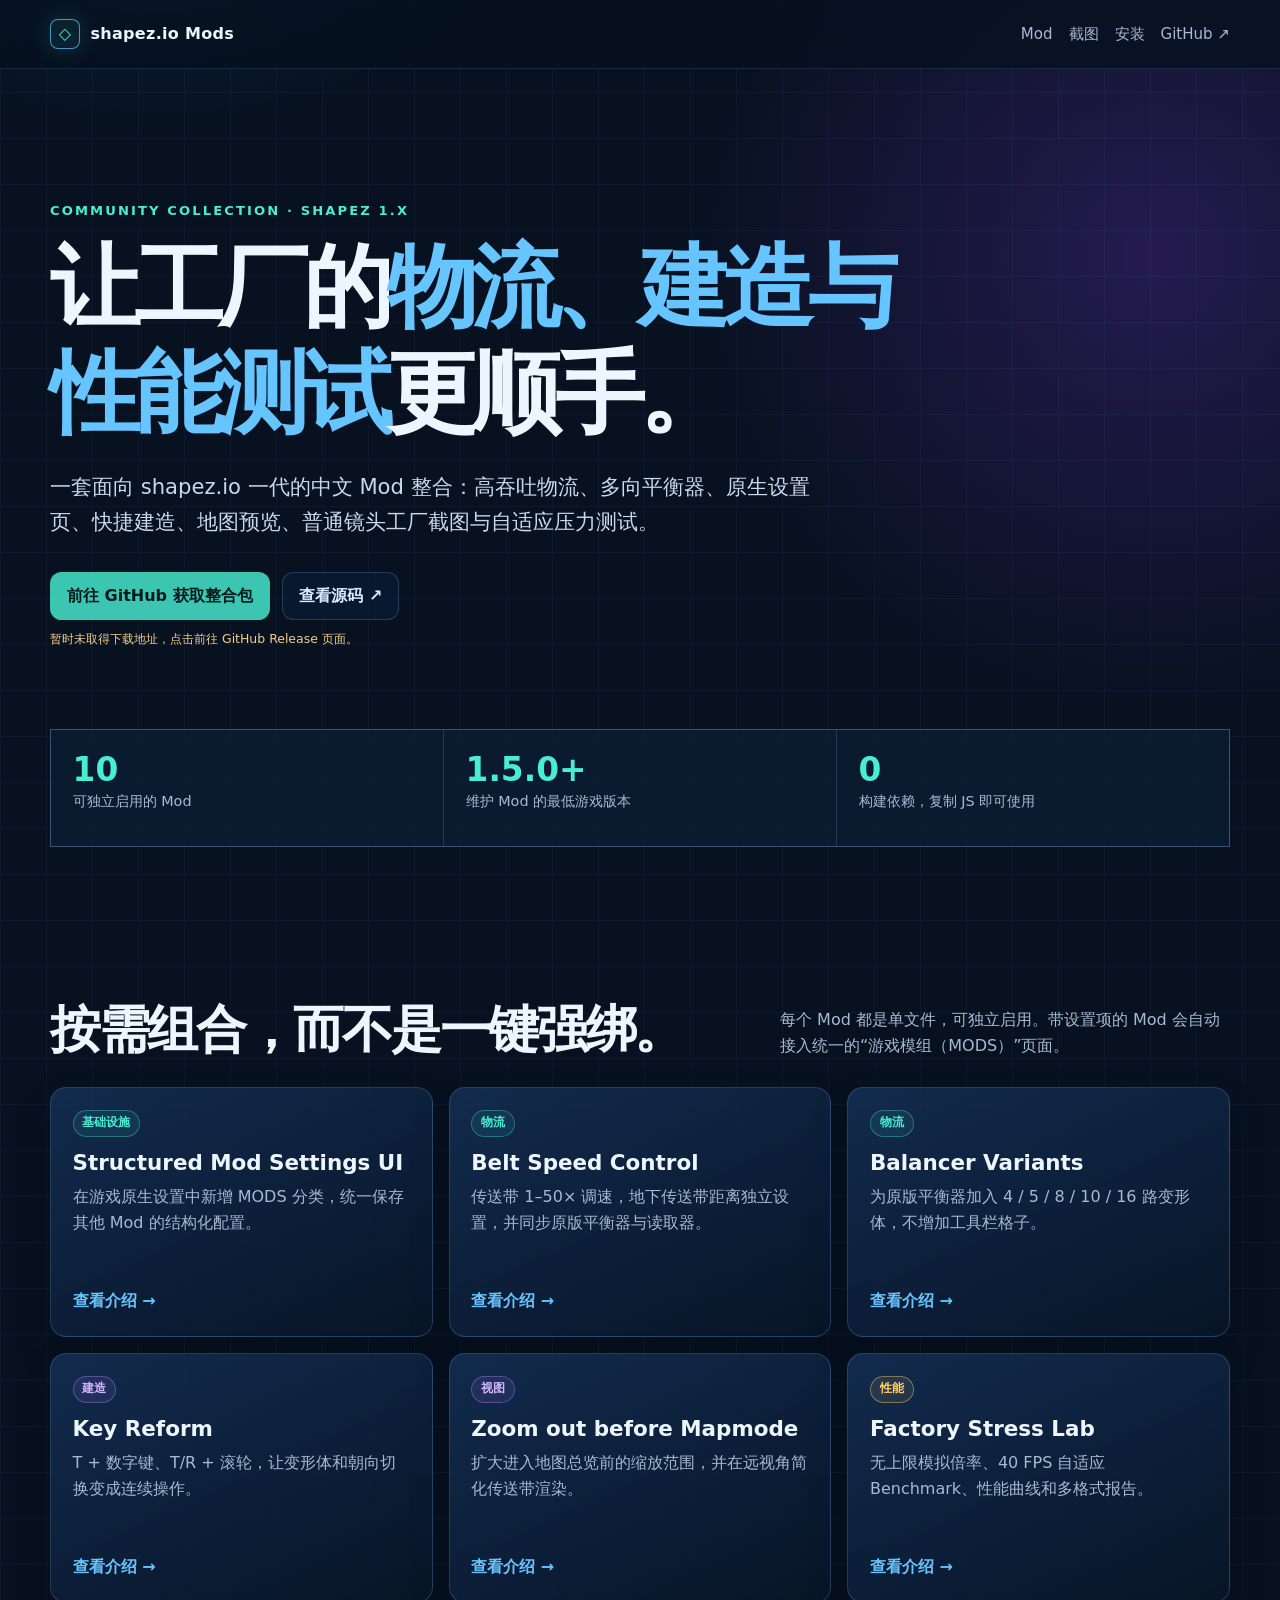
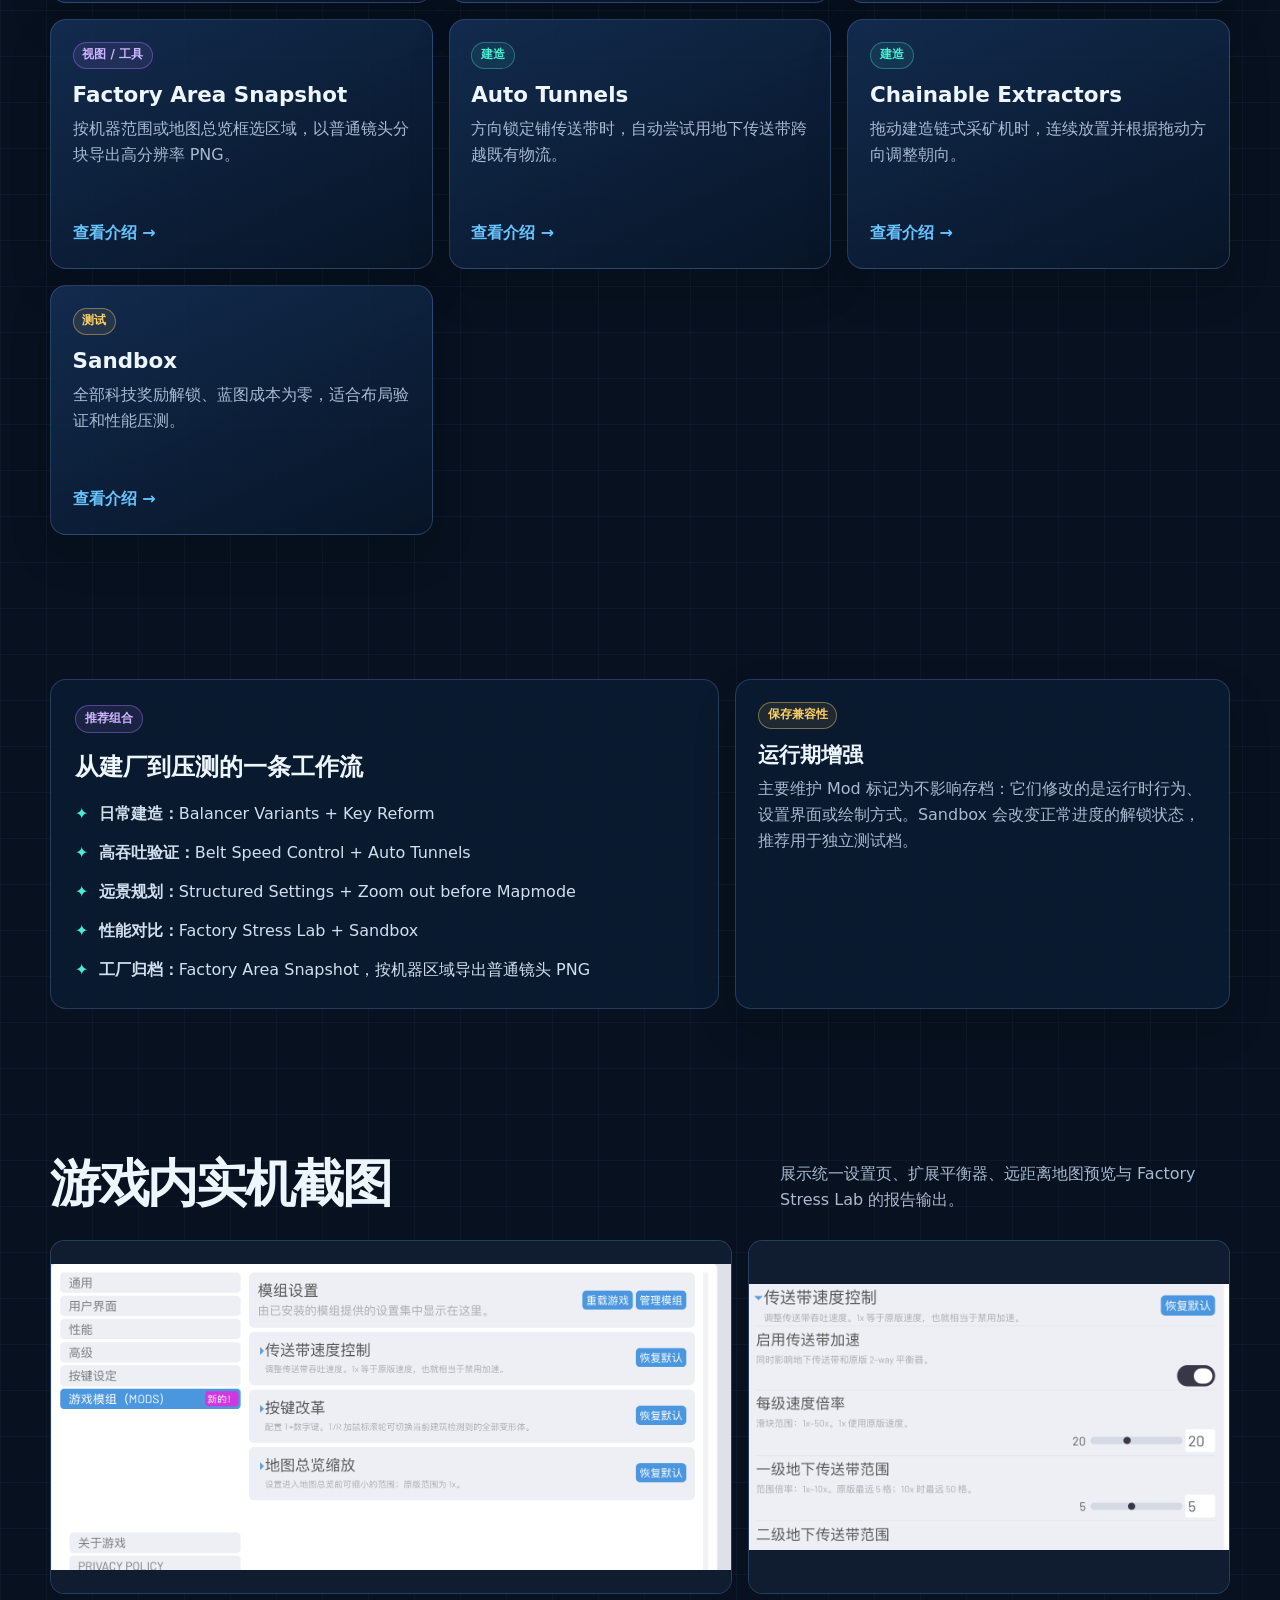
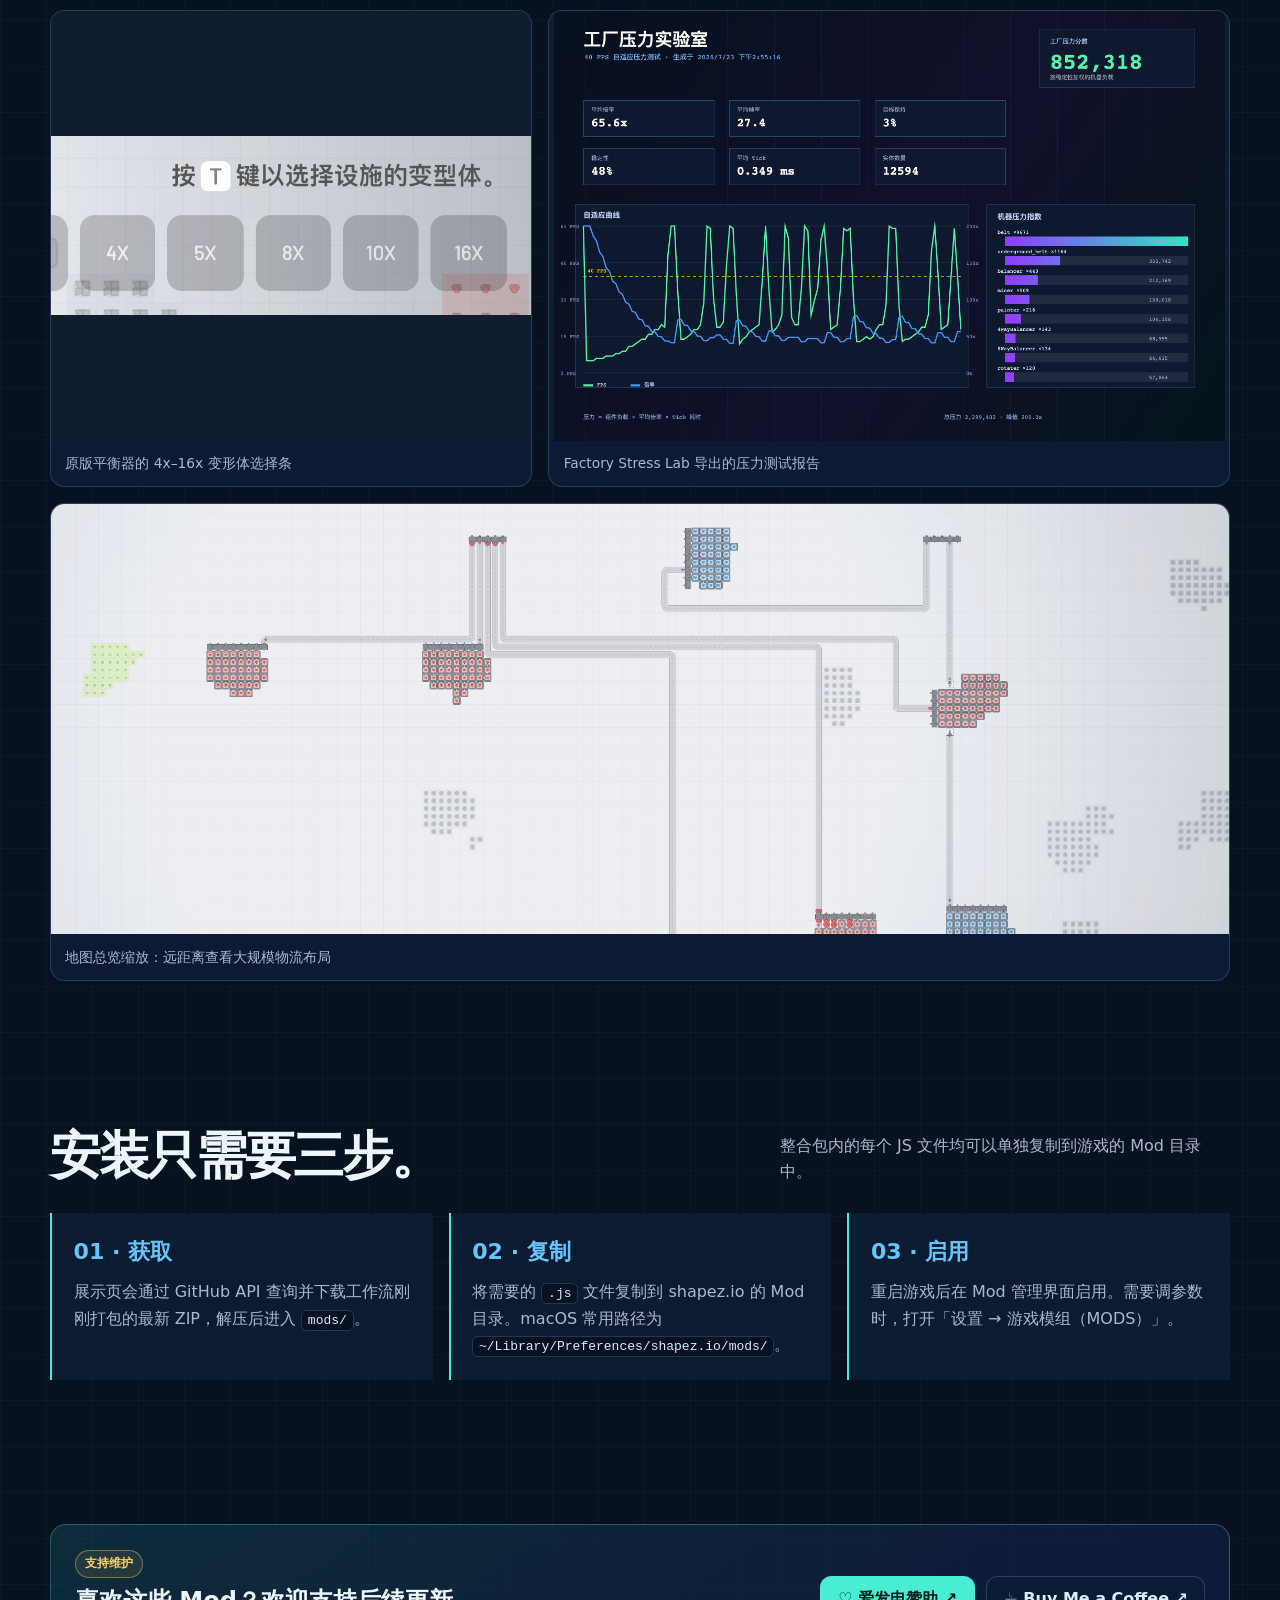
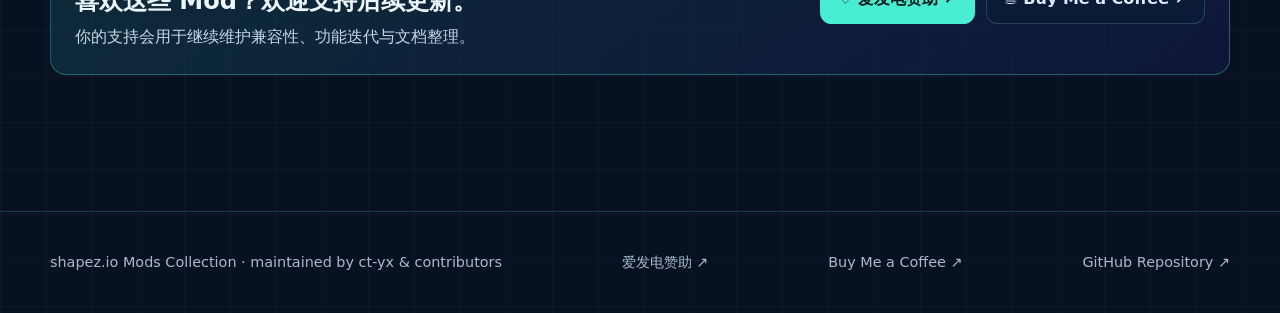
==== commit 757d0ae9: "Add map area selection to screenshots" ====
--- a/docs/index.html
+++ b/docs/index.html
@@ -35,7 +35,7 @@
                 <a class="mod-card" href="mods/key-reform.html"><span class="tag purple">建造</span><h3>Key Reform</h3><p>T + 数字键、T/R + 滚轮，让变形体和朝向切换变成连续操作。</p><span class="card-link">查看介绍 →</span></a>
                 <a class="mod-card" href="mods/zoomout-before-mapmode.html"><span class="tag purple">视图</span><h3>Zoom out before Mapmode</h3><p>扩大进入地图总览前的缩放范围，并在远视角简化传送带渲染。</p><span class="card-link">查看介绍 →</span></a>
                 <a class="mod-card" href="mods/factory-stress-lab.html"><span class="tag yellow">性能</span><h3>Factory Stress Lab</h3><p>无上限模拟倍率、40 FPS 自适应 Benchmark、性能曲线和多格式报告。</p><span class="card-link">查看介绍 →</span></a>
-                <a class="mod-card" href="mods/factory-area-snapshot.html"><span class="tag purple">视图 / 工具</span><h3>Factory Area Snapshot</h3><p>按已放置机器范围加留白，以普通镜头分块导出高分辨率 PNG。</p><span class="card-link">查看介绍 →</span></a>
+                <a class="mod-card" href="mods/factory-area-snapshot.html"><span class="tag purple">视图 / 工具</span><h3>Factory Area Snapshot</h3><p>按机器范围或地图总览框选区域，以普通镜头分块导出高分辨率 PNG。</p><span class="card-link">查看介绍 →</span></a>
                 <a class="mod-card" href="mods/auto-tunnels.html"><span class="tag">建造</span><h3>Auto Tunnels</h3><p>方向锁定铺传送带时，自动尝试用地下传送带跨越既有物流。</p><span class="card-link">查看介绍 →</span></a>
                 <a class="mod-card" href="mods/chainable-extractors.html"><span class="tag">建造</span><h3>Chainable Extractors</h3><p>拖动建造链式采矿机时，连续放置并根据拖动方向调整朝向。</p><span class="card-link">查看介绍 →</span></a>
                 <a class="mod-card" href="mods/sandbox.html"><span class="tag yellow">测试</span><h3>Sandbox</h3><p>全部科技奖励解锁、蓝图成本为零，适合布局验证和性能压测。</p><span class="card-link">查看介绍 →</span></a>
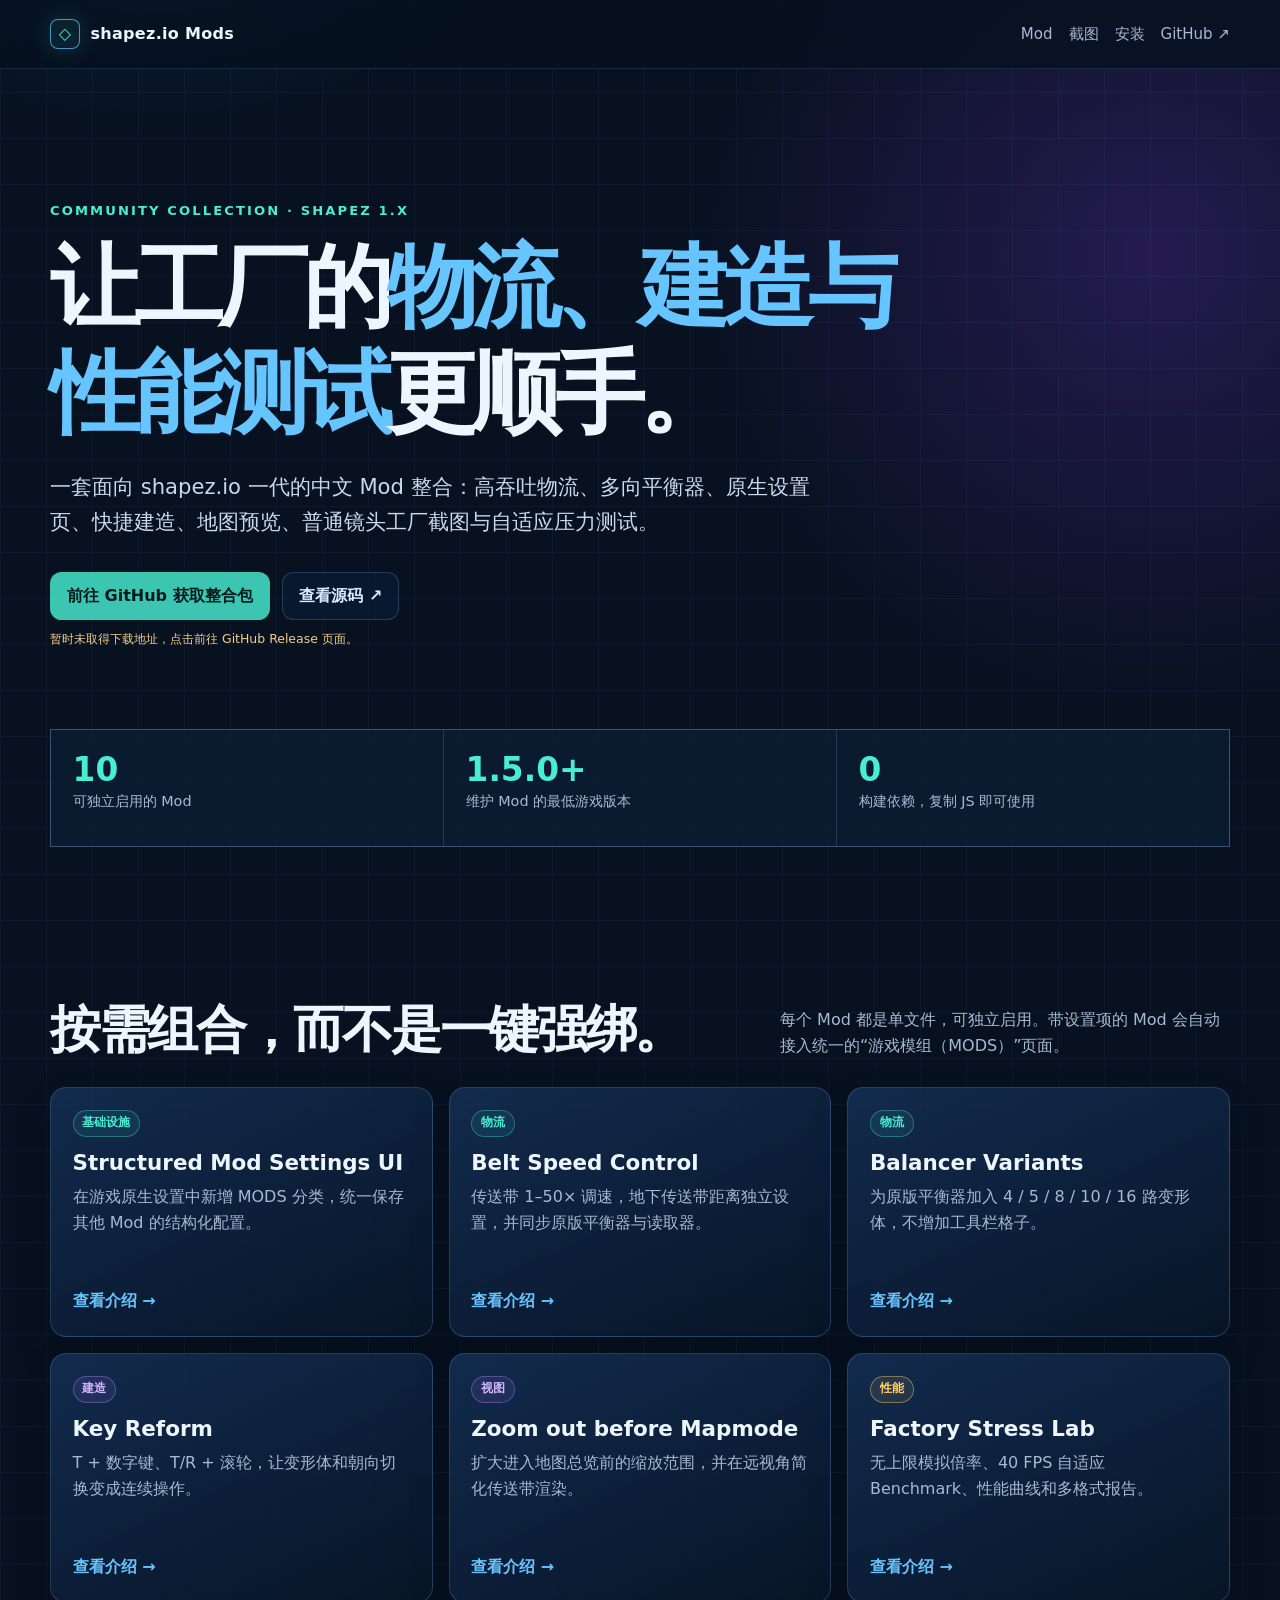
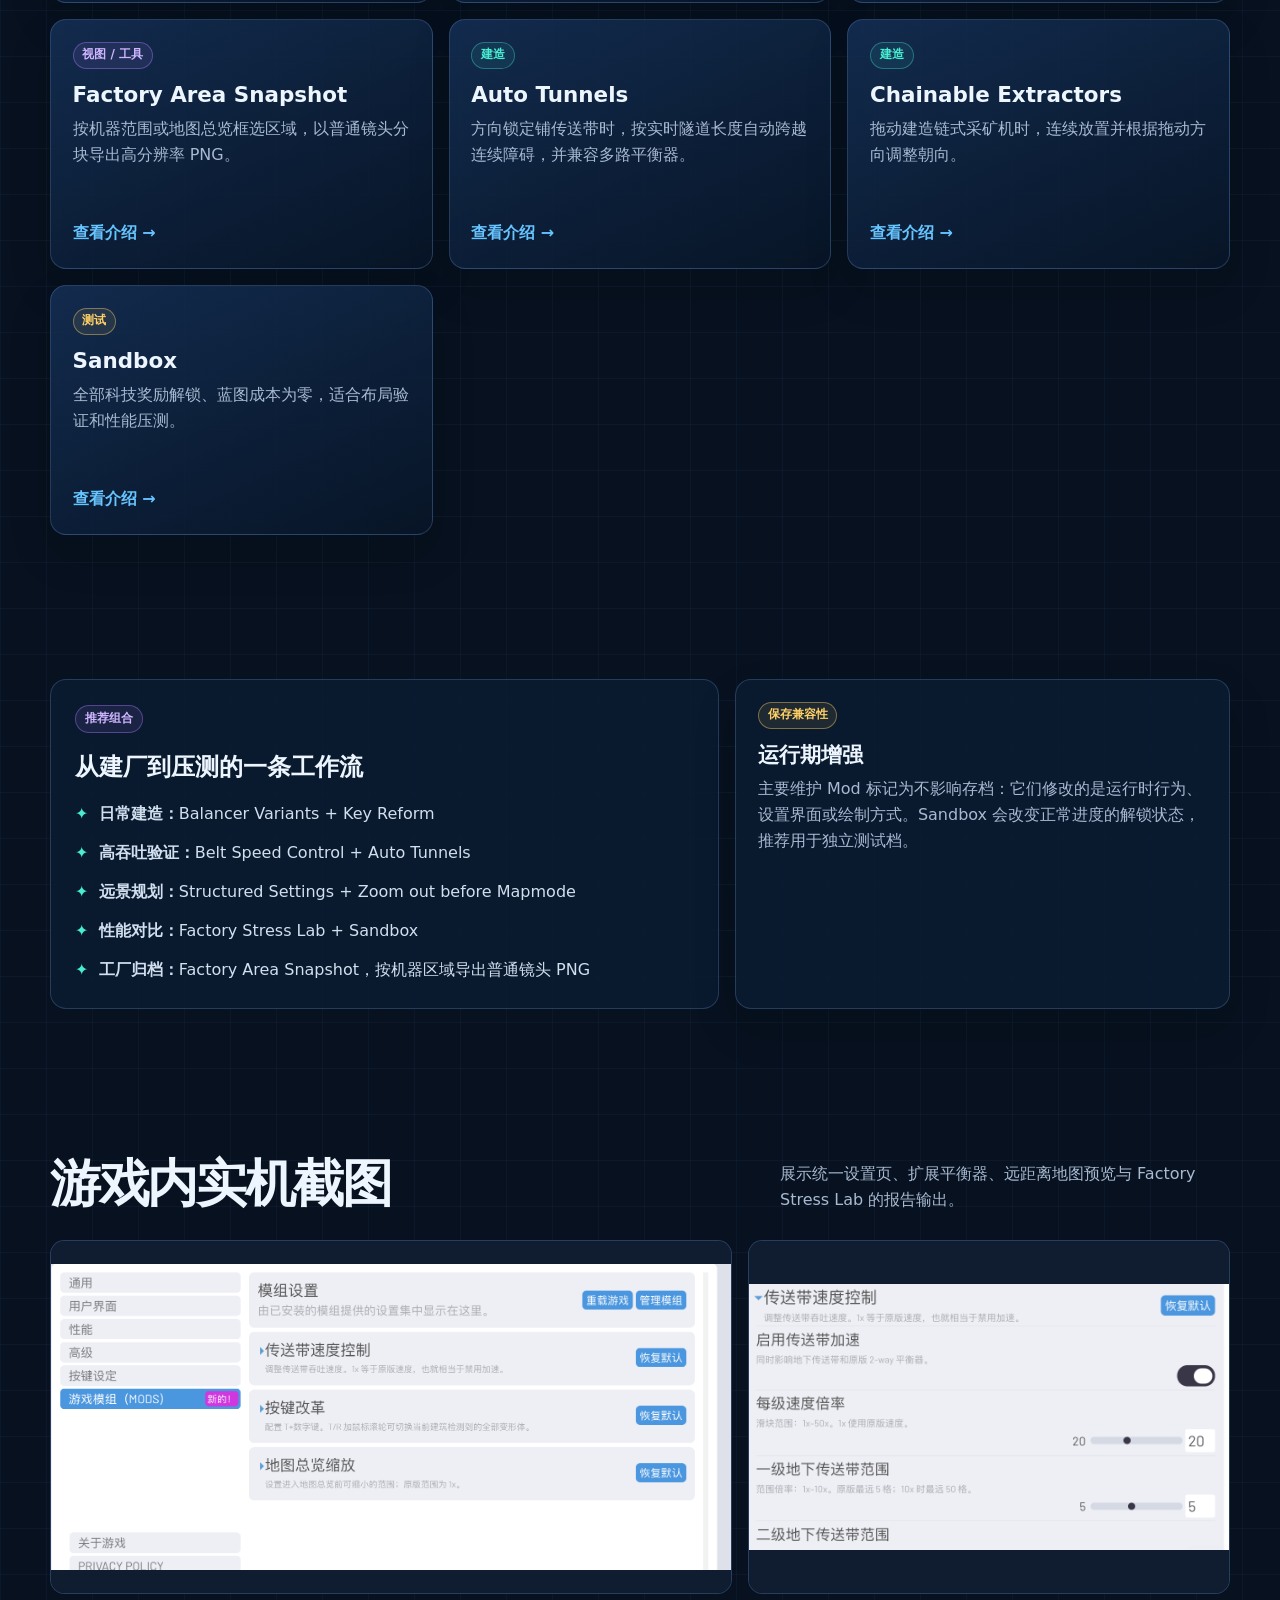
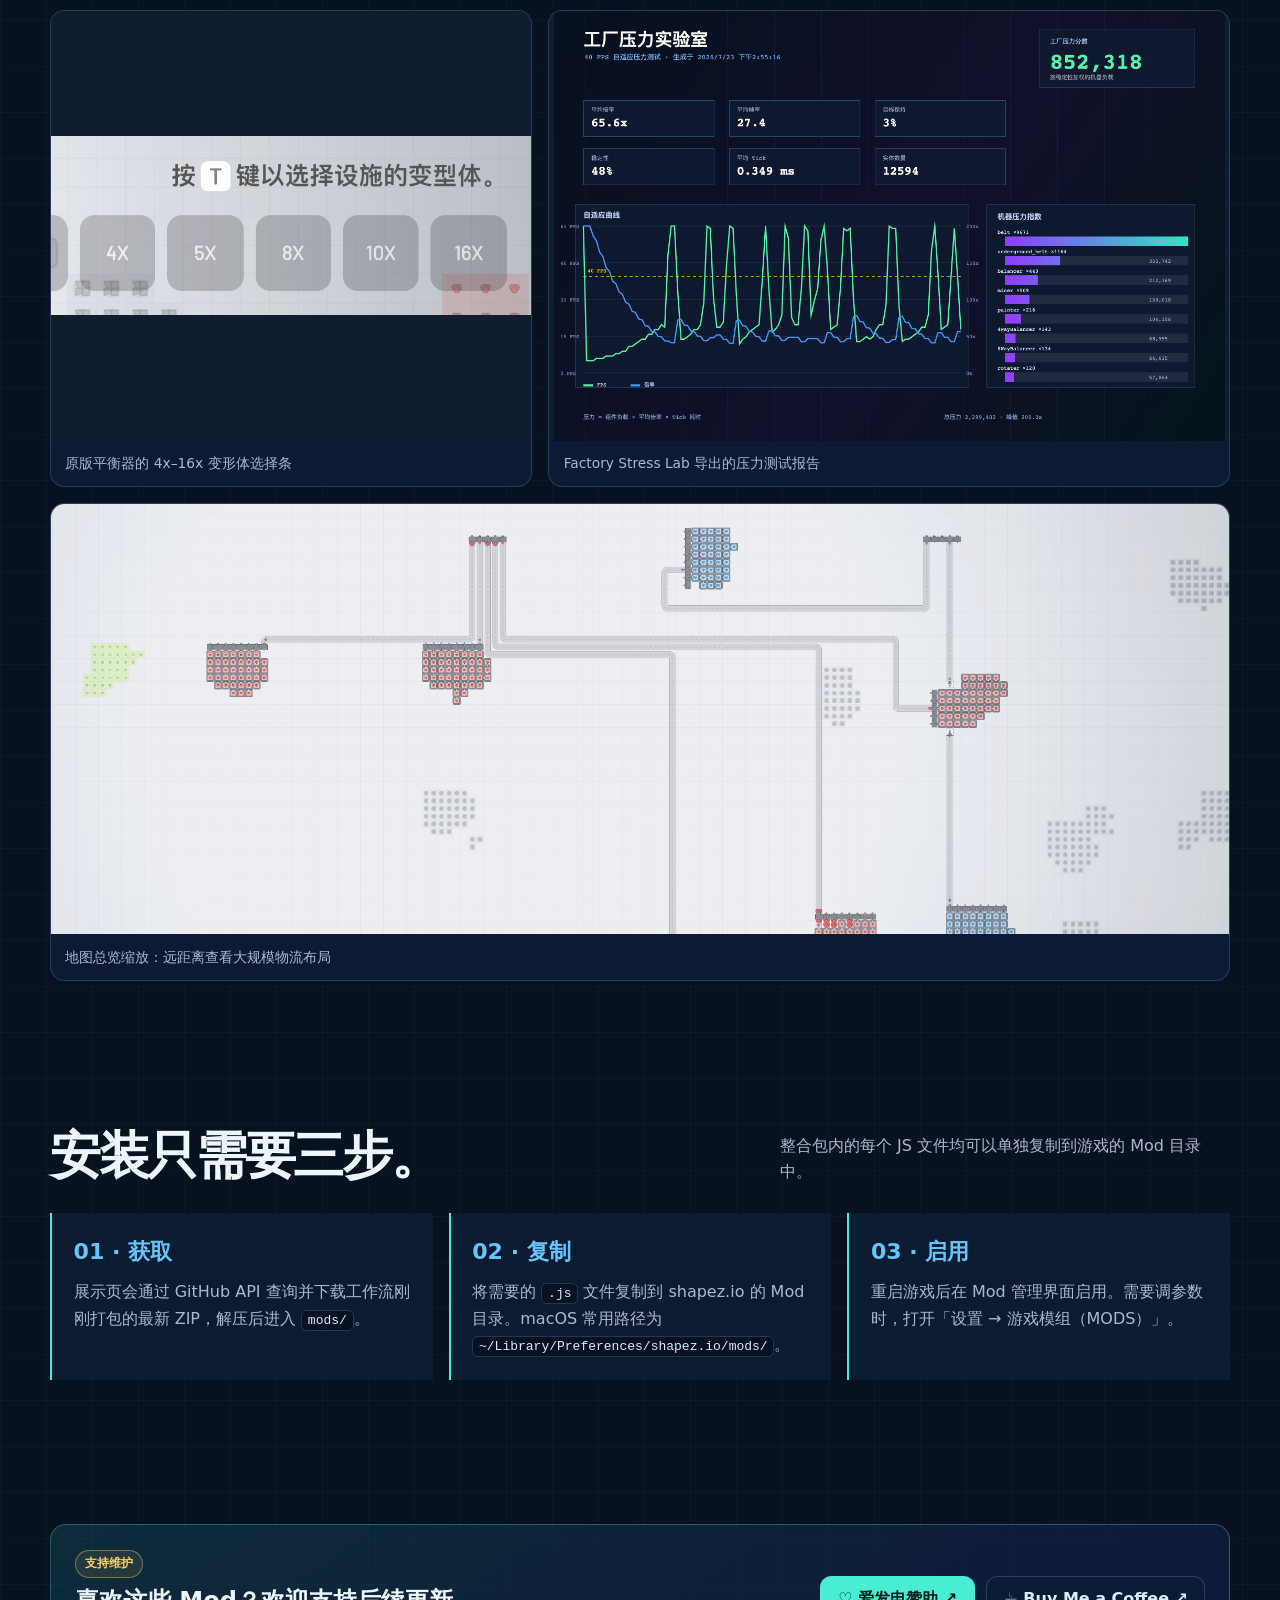
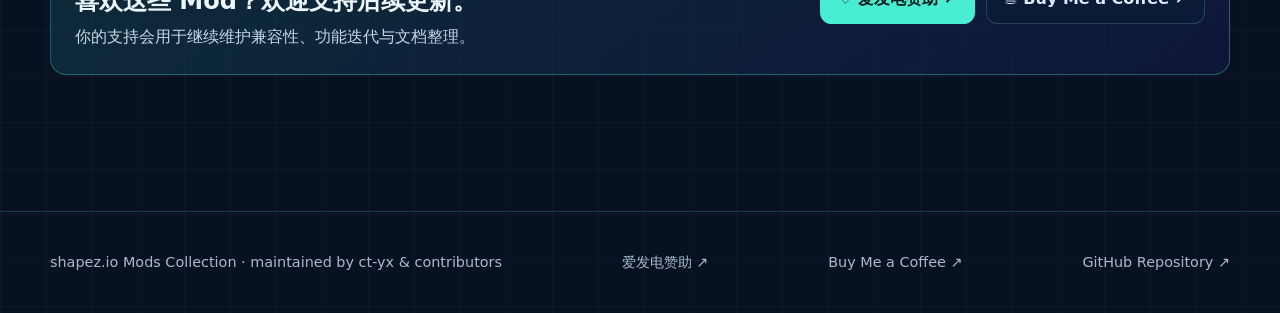
==== commit 1c8b2a20: "Adapt auto tunnels to dynamic belt ranges" ====
--- a/docs/index.html
+++ b/docs/index.html
@@ -36,7 +36,7 @@
                 <a class="mod-card" href="mods/zoomout-before-mapmode.html"><span class="tag purple">视图</span><h3>Zoom out before Mapmode</h3><p>扩大进入地图总览前的缩放范围，并在远视角简化传送带渲染。</p><span class="card-link">查看介绍 →</span></a>
                 <a class="mod-card" href="mods/factory-stress-lab.html"><span class="tag yellow">性能</span><h3>Factory Stress Lab</h3><p>无上限模拟倍率、40 FPS 自适应 Benchmark、性能曲线和多格式报告。</p><span class="card-link">查看介绍 →</span></a>
                 <a class="mod-card" href="mods/factory-area-snapshot.html"><span class="tag purple">视图 / 工具</span><h3>Factory Area Snapshot</h3><p>按机器范围或地图总览框选区域，以普通镜头分块导出高分辨率 PNG。</p><span class="card-link">查看介绍 →</span></a>
-                <a class="mod-card" href="mods/auto-tunnels.html"><span class="tag">建造</span><h3>Auto Tunnels</h3><p>方向锁定铺传送带时，自动尝试用地下传送带跨越既有物流。</p><span class="card-link">查看介绍 →</span></a>
+                <a class="mod-card" href="mods/auto-tunnels.html"><span class="tag">建造</span><h3>Auto Tunnels</h3><p>方向锁定铺传送带时，按实时隧道长度自动跨越连续障碍，并兼容多路平衡器。</p><span class="card-link">查看介绍 →</span></a>
                 <a class="mod-card" href="mods/chainable-extractors.html"><span class="tag">建造</span><h3>Chainable Extractors</h3><p>拖动建造链式采矿机时，连续放置并根据拖动方向调整朝向。</p><span class="card-link">查看介绍 →</span></a>
                 <a class="mod-card" href="mods/sandbox.html"><span class="tag yellow">测试</span><h3>Sandbox</h3><p>全部科技奖励解锁、蓝图成本为零，适合布局验证和性能压测。</p><span class="card-link">查看介绍 →</span></a>
             </div>
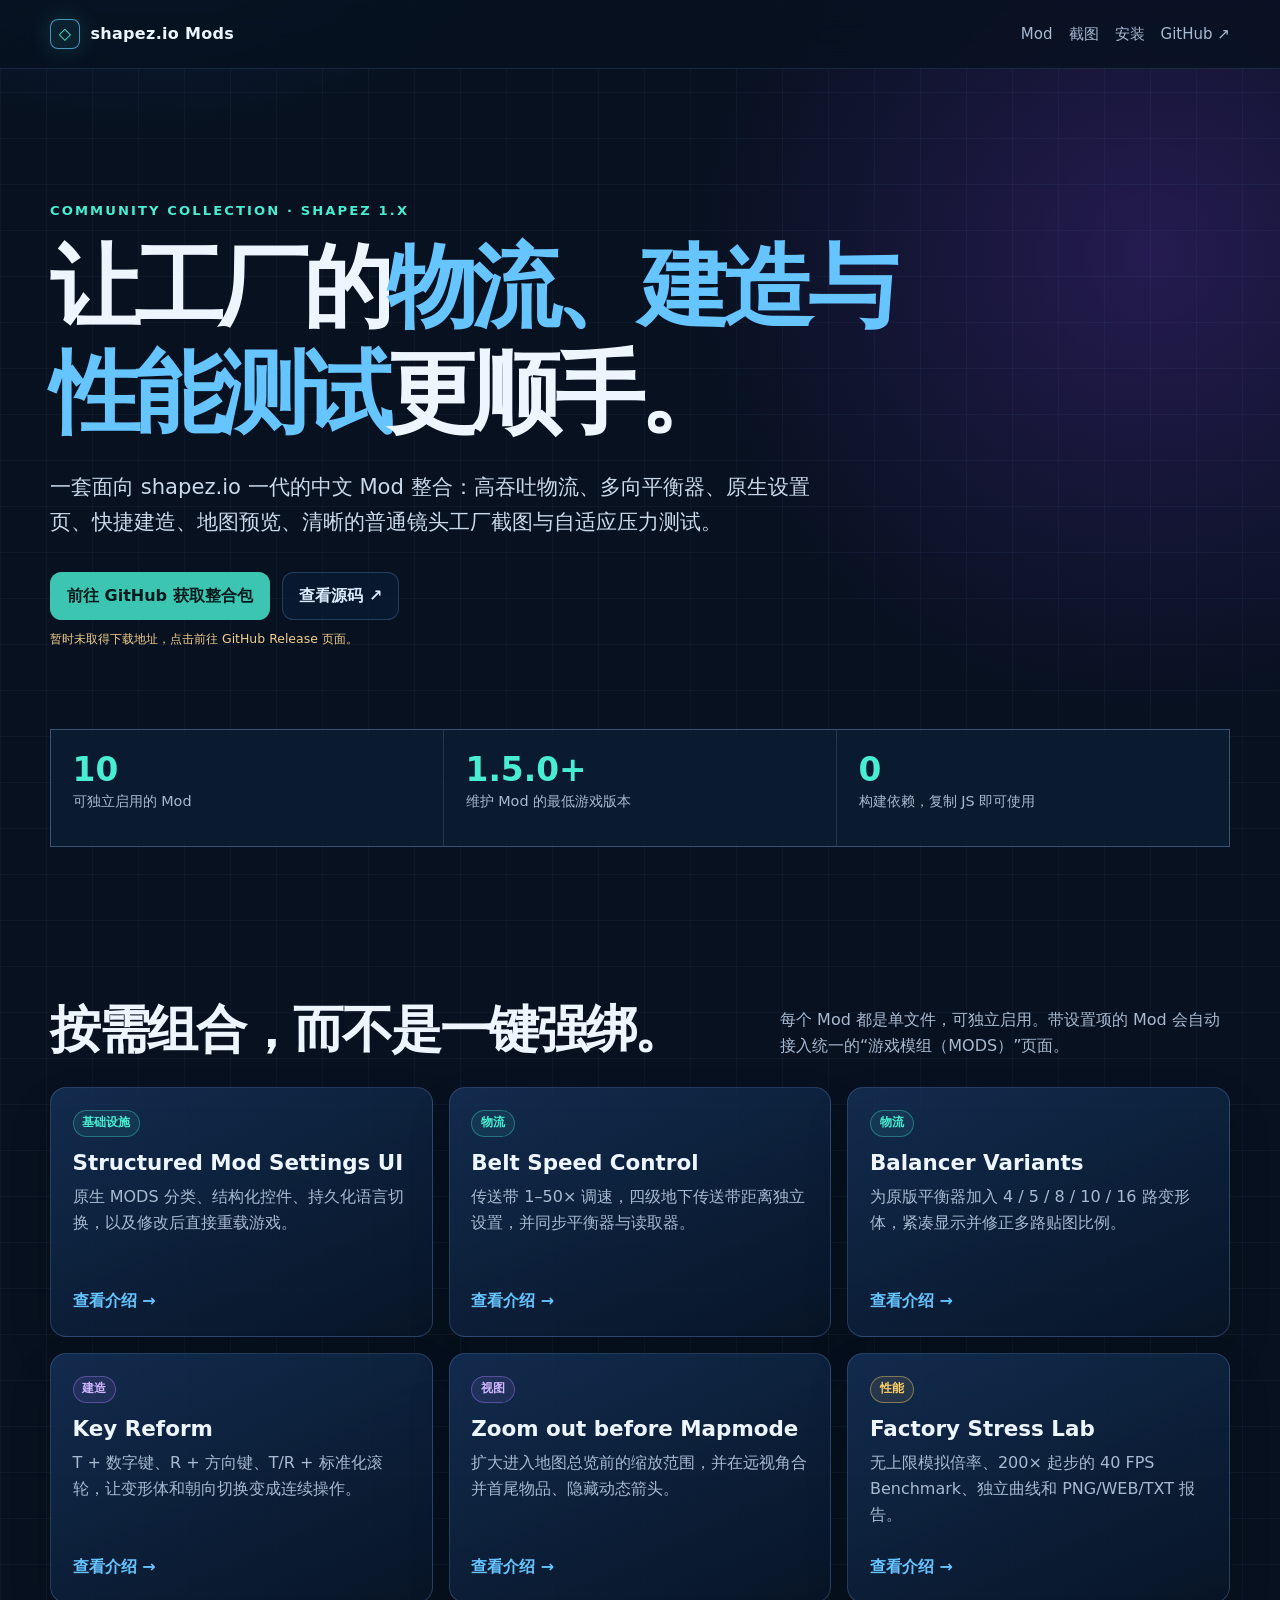
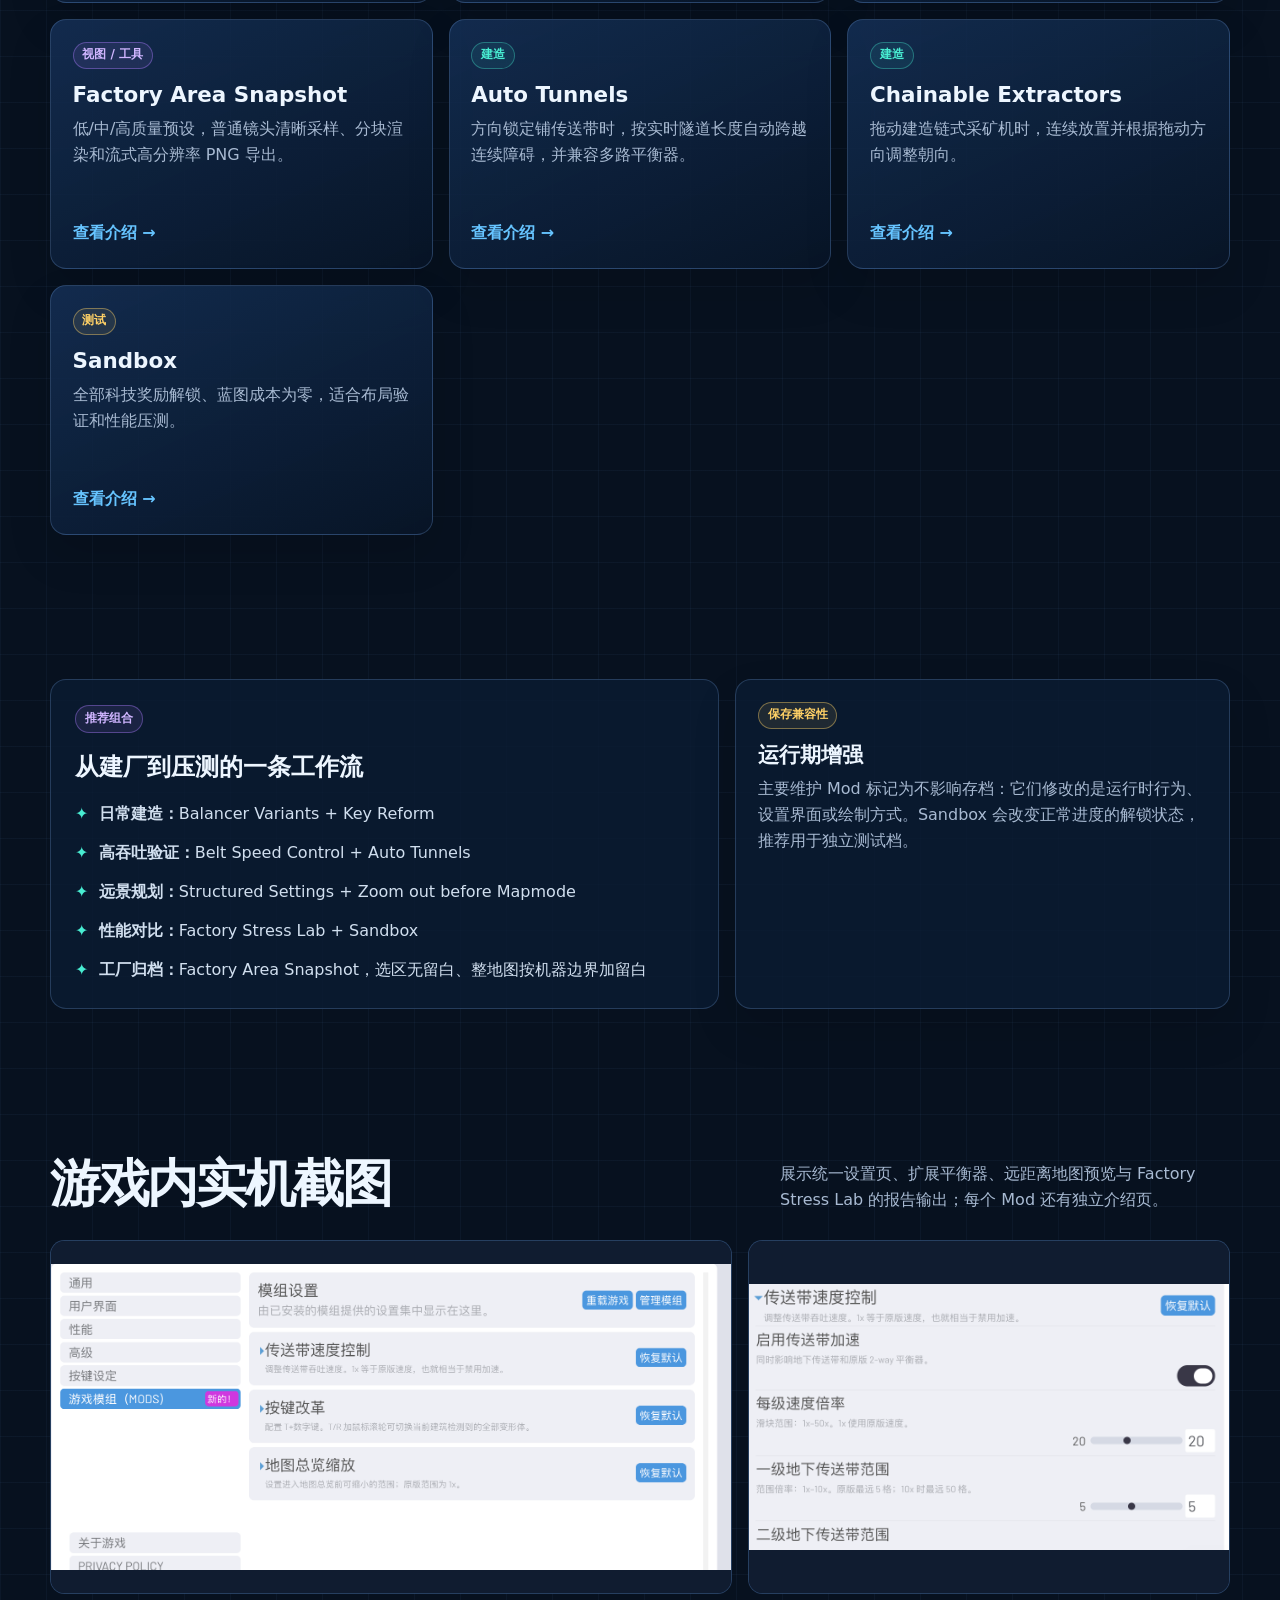
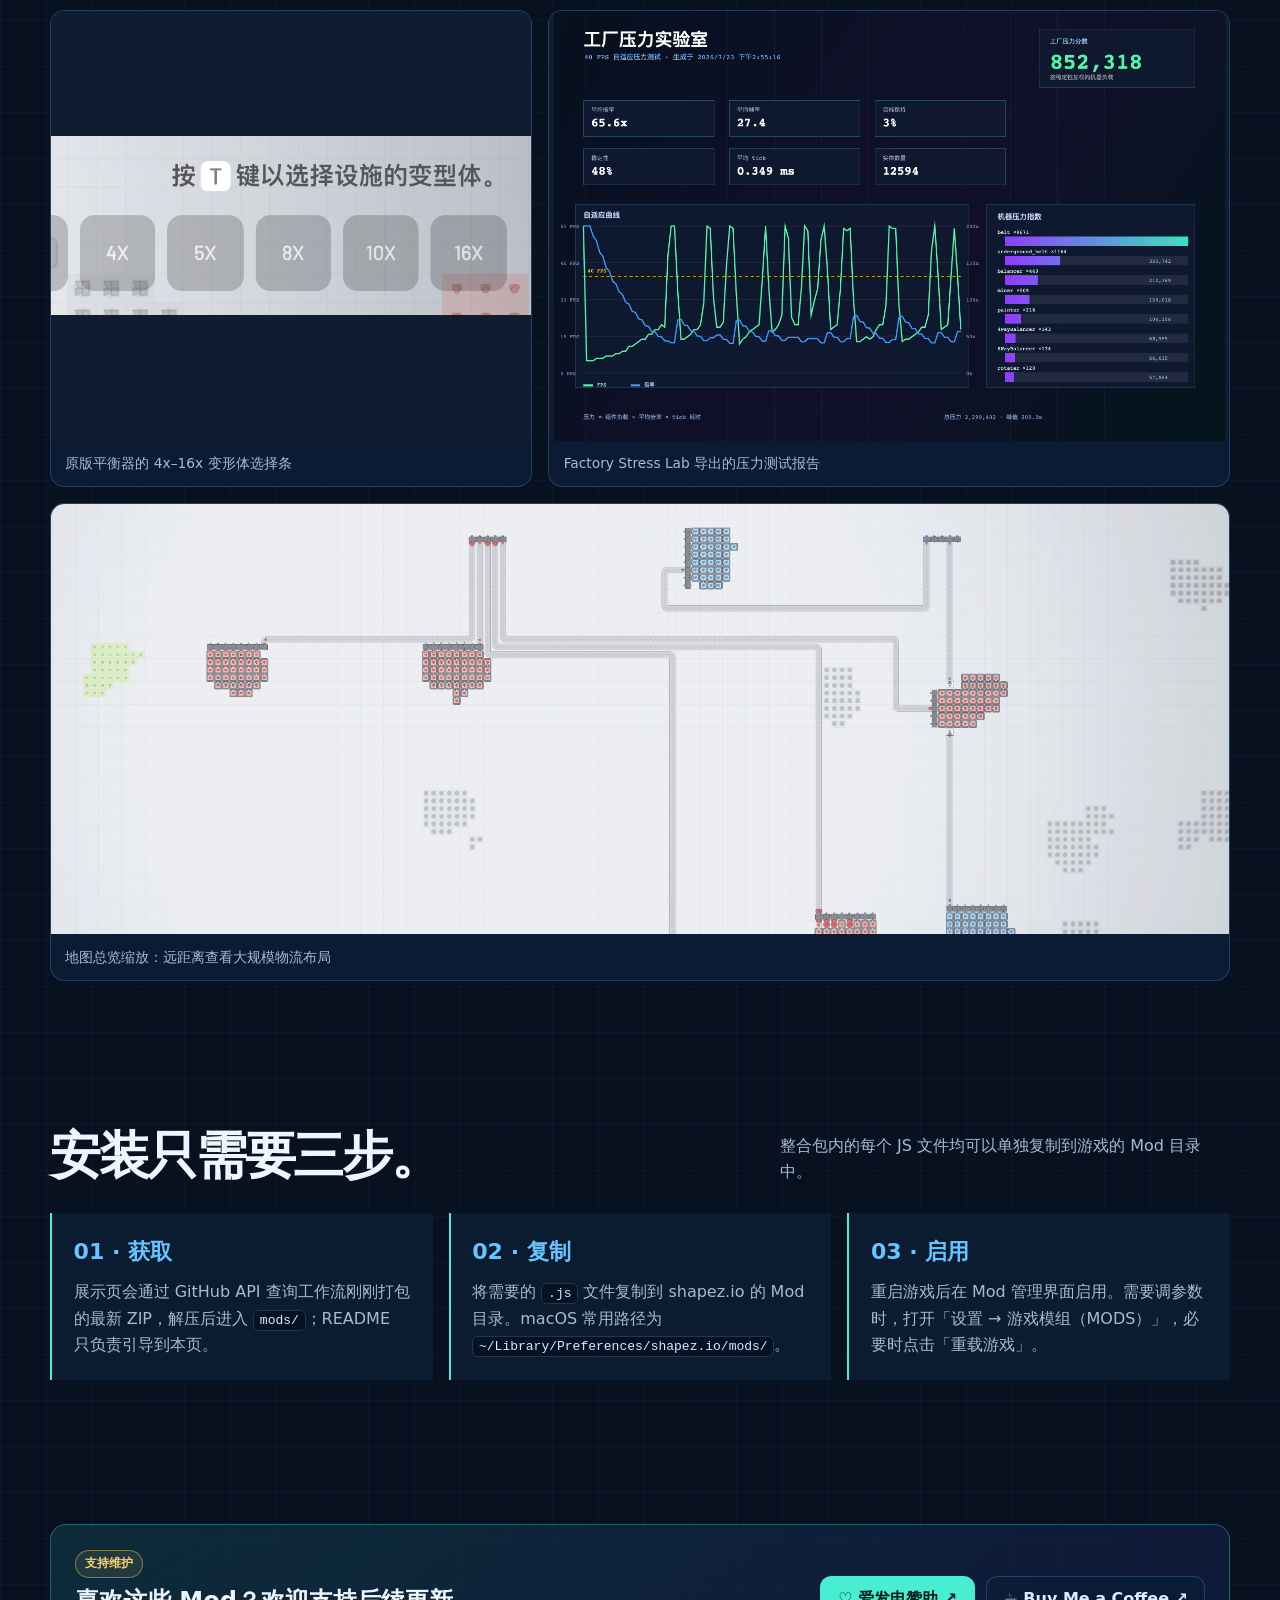
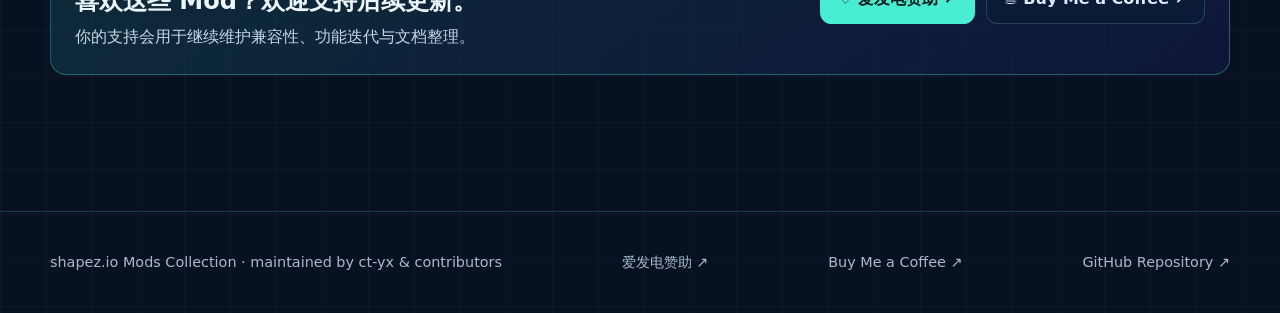
==== commit d389230d: "Refresh mod documentation and Pages showcase" ====
--- a/docs/index.html
+++ b/docs/index.html
@@ -3,7 +3,7 @@
 <head>
     <meta charset="utf-8">
     <meta name="viewport" content="width=device-width, initial-scale=1">
-    <meta name="description" content="shapez.io 一代中文 Mod 整合包：物流、建造、设置、地图预览、工厂截图与性能测试。">
+    <meta name="description" content="shapez.io 一代中文 Mod 整合包：物流、建造、设置、地图预览、高分辨率工厂截图与性能测试。">
     <title>shapez.io Mods Collection</title>
     <link rel="icon" href="favicon.svg" type="image/svg+xml">
     <link rel="stylesheet" href="styles.css">
@@ -20,7 +20,7 @@
             <section class="hero">
                 <p class="eyebrow">Community collection · Shapez 1.x</p>
                 <h1>让工厂的<span class="accent">物流、建造与性能测试</span>更顺手。</h1>
-                <p class="lead">一套面向 shapez.io 一代的中文 Mod 整合：高吞吐物流、多向平衡器、原生设置页、快捷建造、地图预览、普通镜头工厂截图与自适应压力测试。</p>
+                <p class="lead">一套面向 shapez.io 一代的中文 Mod 整合：高吞吐物流、多向平衡器、原生设置页、快捷建造、地图预览、清晰的普通镜头工厂截图与自适应压力测试。</p>
                 <div class="actions"><a class="button primary" data-modpack-download href="https://github.com/ct-yx/shapez-mods/releases/tag/modpack-latest"><span data-modpack-label>正在获取最新整合包…</span></a><a class="button" href="https://github.com/ct-yx/shapez-mods">查看源码 ↗</a><p class="download-status" data-modpack-status aria-live="polite">正在通过 GitHub API 查询最新发布包…</p></div>
             </section>
             <div class="stats" aria-label="项目概览"><div class="stat"><strong>10</strong><span>可独立启用的 Mod</span></div><div class="stat"><strong>1.5.0+</strong><span>维护 Mod 的最低游戏版本</span></div><div class="stat"><strong>0</strong><span>构建依赖，复制 JS 即可使用</span></div></div>
@@ -29,13 +29,13 @@
         <section id="mods"><div class="shell">
             <div class="section-heading"><h2>按需组合，而不是一键强绑。</h2><p>每个 Mod 都是单文件，可独立启用。带设置项的 Mod 会自动接入统一的“游戏模组（MODS）”页面。</p></div>
             <div class="card-grid">
-                <a class="mod-card" href="mods/structured-mod-settings.html"><span class="tag">基础设施</span><h3>Structured Mod Settings UI</h3><p>在游戏原生设置中新增 MODS 分类，统一保存其他 Mod 的结构化配置。</p><span class="card-link">查看介绍 →</span></a>
-                <a class="mod-card" href="mods/belt-speed-control.html"><span class="tag">物流</span><h3>Belt Speed Control</h3><p>传送带 1–50× 调速，地下传送带距离独立设置，并同步原版平衡器与读取器。</p><span class="card-link">查看介绍 →</span></a>
-                <a class="mod-card" href="mods/balancer-variants.html"><span class="tag">物流</span><h3>Balancer Variants</h3><p>为原版平衡器加入 4 / 5 / 8 / 10 / 16 路变形体，不增加工具栏格子。</p><span class="card-link">查看介绍 →</span></a>
-                <a class="mod-card" href="mods/key-reform.html"><span class="tag purple">建造</span><h3>Key Reform</h3><p>T + 数字键、T/R + 滚轮，让变形体和朝向切换变成连续操作。</p><span class="card-link">查看介绍 →</span></a>
-                <a class="mod-card" href="mods/zoomout-before-mapmode.html"><span class="tag purple">视图</span><h3>Zoom out before Mapmode</h3><p>扩大进入地图总览前的缩放范围，并在远视角简化传送带渲染。</p><span class="card-link">查看介绍 →</span></a>
-                <a class="mod-card" href="mods/factory-stress-lab.html"><span class="tag yellow">性能</span><h3>Factory Stress Lab</h3><p>无上限模拟倍率、40 FPS 自适应 Benchmark、性能曲线和多格式报告。</p><span class="card-link">查看介绍 →</span></a>
-                <a class="mod-card" href="mods/factory-area-snapshot.html"><span class="tag purple">视图 / 工具</span><h3>Factory Area Snapshot</h3><p>按机器范围或地图总览框选区域，以普通镜头分块导出高分辨率 PNG。</p><span class="card-link">查看介绍 →</span></a>
+                <a class="mod-card" href="mods/structured-mod-settings.html"><span class="tag">基础设施</span><h3>Structured Mod Settings UI</h3><p>原生 MODS 分类、结构化控件、持久化语言切换，以及修改后直接重载游戏。</p><span class="card-link">查看介绍 →</span></a>
+                <a class="mod-card" href="mods/belt-speed-control.html"><span class="tag">物流</span><h3>Belt Speed Control</h3><p>传送带 1–50× 调速，四级地下传送带距离独立设置，并同步平衡器与读取器。</p><span class="card-link">查看介绍 →</span></a>
+                <a class="mod-card" href="mods/balancer-variants.html"><span class="tag">物流</span><h3>Balancer Variants</h3><p>为原版平衡器加入 4 / 5 / 8 / 10 / 16 路变形体，紧凑显示并修正多路贴图比例。</p><span class="card-link">查看介绍 →</span></a>
+                <a class="mod-card" href="mods/key-reform.html"><span class="tag purple">建造</span><h3>Key Reform</h3><p>T + 数字键、R + 方向键、T/R + 标准化滚轮，让变形体和朝向切换变成连续操作。</p><span class="card-link">查看介绍 →</span></a>
+                <a class="mod-card" href="mods/zoomout-before-mapmode.html"><span class="tag purple">视图</span><h3>Zoom out before Mapmode</h3><p>扩大进入地图总览前的缩放范围，并在远视角合并首尾物品、隐藏动态箭头。</p><span class="card-link">查看介绍 →</span></a>
+                <a class="mod-card" href="mods/factory-stress-lab.html"><span class="tag yellow">性能</span><h3>Factory Stress Lab</h3><p>无上限模拟倍率、200× 起步的 40 FPS Benchmark、独立曲线和 PNG/WEB/TXT 报告。</p><span class="card-link">查看介绍 →</span></a>
+                <a class="mod-card" href="mods/factory-area-snapshot.html"><span class="tag purple">视图 / 工具</span><h3>Factory Area Snapshot</h3><p>低/中/高质量预设，普通镜头清晰采样、分块渲染和流式高分辨率 PNG 导出。</p><span class="card-link">查看介绍 →</span></a>
                 <a class="mod-card" href="mods/auto-tunnels.html"><span class="tag">建造</span><h3>Auto Tunnels</h3><p>方向锁定铺传送带时，按实时隧道长度自动跨越连续障碍，并兼容多路平衡器。</p><span class="card-link">查看介绍 →</span></a>
                 <a class="mod-card" href="mods/chainable-extractors.html"><span class="tag">建造</span><h3>Chainable Extractors</h3><p>拖动建造链式采矿机时，连续放置并根据拖动方向调整朝向。</p><span class="card-link">查看介绍 →</span></a>
                 <a class="mod-card" href="mods/sandbox.html"><span class="tag yellow">测试</span><h3>Sandbox</h3><p>全部科技奖励解锁、蓝图成本为零，适合布局验证和性能压测。</p><span class="card-link">查看介绍 →</span></a>
@@ -43,12 +43,12 @@
         </div></section>
 
         <section><div class="shell feature-strip">
-            <div class="wide-panel"><span class="tag purple">推荐组合</span><h2>从建厂到压测的一条工作流</h2><ul class="check-list"><li><strong>日常建造：</strong>Balancer Variants + Key Reform</li><li><strong>高吞吐验证：</strong>Belt Speed Control + Auto Tunnels</li><li><strong>远景规划：</strong>Structured Settings + Zoom out before Mapmode</li><li><strong>性能对比：</strong>Factory Stress Lab + Sandbox</li><li><strong>工厂归档：</strong>Factory Area Snapshot，按机器区域导出普通镜头 PNG</li></ul></div>
+            <div class="wide-panel"><span class="tag purple">推荐组合</span><h2>从建厂到压测的一条工作流</h2><ul class="check-list"><li><strong>日常建造：</strong>Balancer Variants + Key Reform</li><li><strong>高吞吐验证：</strong>Belt Speed Control + Auto Tunnels</li><li><strong>远景规划：</strong>Structured Settings + Zoom out before Mapmode</li><li><strong>性能对比：</strong>Factory Stress Lab + Sandbox</li><li><strong>工厂归档：</strong>Factory Area Snapshot，选区无留白、整地图按机器边界加留白</li></ul></div>
             <div class="info-card"><span class="tag yellow">保存兼容性</span><h3>运行期增强</h3><p>主要维护 Mod 标记为不影响存档：它们修改的是运行时行为、设置界面或绘制方式。Sandbox 会改变正常进度的解锁状态，推荐用于独立测试档。</p></div>
         </div></section>
 
         <section id="screenshots"><div class="shell">
-            <div class="section-heading"><h2>游戏内实机截图</h2><p>展示统一设置页、扩展平衡器、远距离地图预览与 Factory Stress Lab 的报告输出。</p></div>
+            <div class="section-heading"><h2>游戏内实机截图</h2><p>展示统一设置页、扩展平衡器、远距离地图预览与 Factory Stress Lab 的报告输出；每个 Mod 还有独立介绍页。</p></div>
             <div class="gallery">
                 <figure class="large contain"><img src="assets/screenshots/structured-settings-overview.png" alt="游戏模组设置总览"><figcaption>统一的「游戏模组（MODS）」设置分类</figcaption></figure>
                 <figure class="small contain"><img src="assets/screenshots/belt-speed-settings.png" alt="传送带速度控制设置"><figcaption>传送带、地下传送带与平衡器的吞吐配置</figcaption></figure>
@@ -60,7 +60,7 @@
 
         <section id="install"><div class="shell">
             <div class="section-heading"><h2>安装只需要三步。</h2><p>整合包内的每个 JS 文件均可以单独复制到游戏的 Mod 目录中。</p></div>
-            <div class="install"><div class="step"><strong>01 · 获取</strong><p>展示页会通过 GitHub API 查询并下载工作流刚刚打包的最新 ZIP，解压后进入 <code>mods/</code>。</p></div><div class="step"><strong>02 · 复制</strong><p>将需要的 <code>.js</code> 文件复制到 shapez.io 的 Mod 目录。macOS 常用路径为 <code>~/Library/Preferences/shapez.io/mods/</code>。</p></div><div class="step"><strong>03 · 启用</strong><p>重启游戏后在 Mod 管理界面启用。需要调参数时，打开「设置 → 游戏模组（MODS）」。</p></div></div>
+            <div class="install"><div class="step"><strong>01 · 获取</strong><p>展示页会通过 GitHub API 查询工作流刚刚打包的最新 ZIP，解压后进入 <code>mods/</code>；README 只负责引导到本页。</p></div><div class="step"><strong>02 · 复制</strong><p>将需要的 <code>.js</code> 文件复制到 shapez.io 的 Mod 目录。macOS 常用路径为 <code>~/Library/Preferences/shapez.io/mods/</code>。</p></div><div class="step"><strong>03 · 启用</strong><p>重启游戏后在 Mod 管理界面启用。需要调参数时，打开「设置 → 游戏模组（MODS）」，必要时点击「重载游戏」。</p></div></div>
         </div></section>
         <section id="support"><div class="shell support-panel"><div><span class="tag yellow">支持维护</span><h2>喜欢这些 Mod？欢迎支持后续更新。</h2><p>你的支持会用于继续维护兼容性、功能迭代与文档整理。</p></div><div class="support-actions"><a class="button primary" href="https://www.ifdian.net/a/Ct_yx?utm_source=copylink&amp;utm_medium=link" target="_blank" rel="noreferrer">♡ 爱发电赞助 ↗</a><a class="button" href="https://buymeacoffee.com/ctyx" target="_blank" rel="noreferrer">☕ Buy Me a Coffee ↗</a></div></div></section>
     </main>
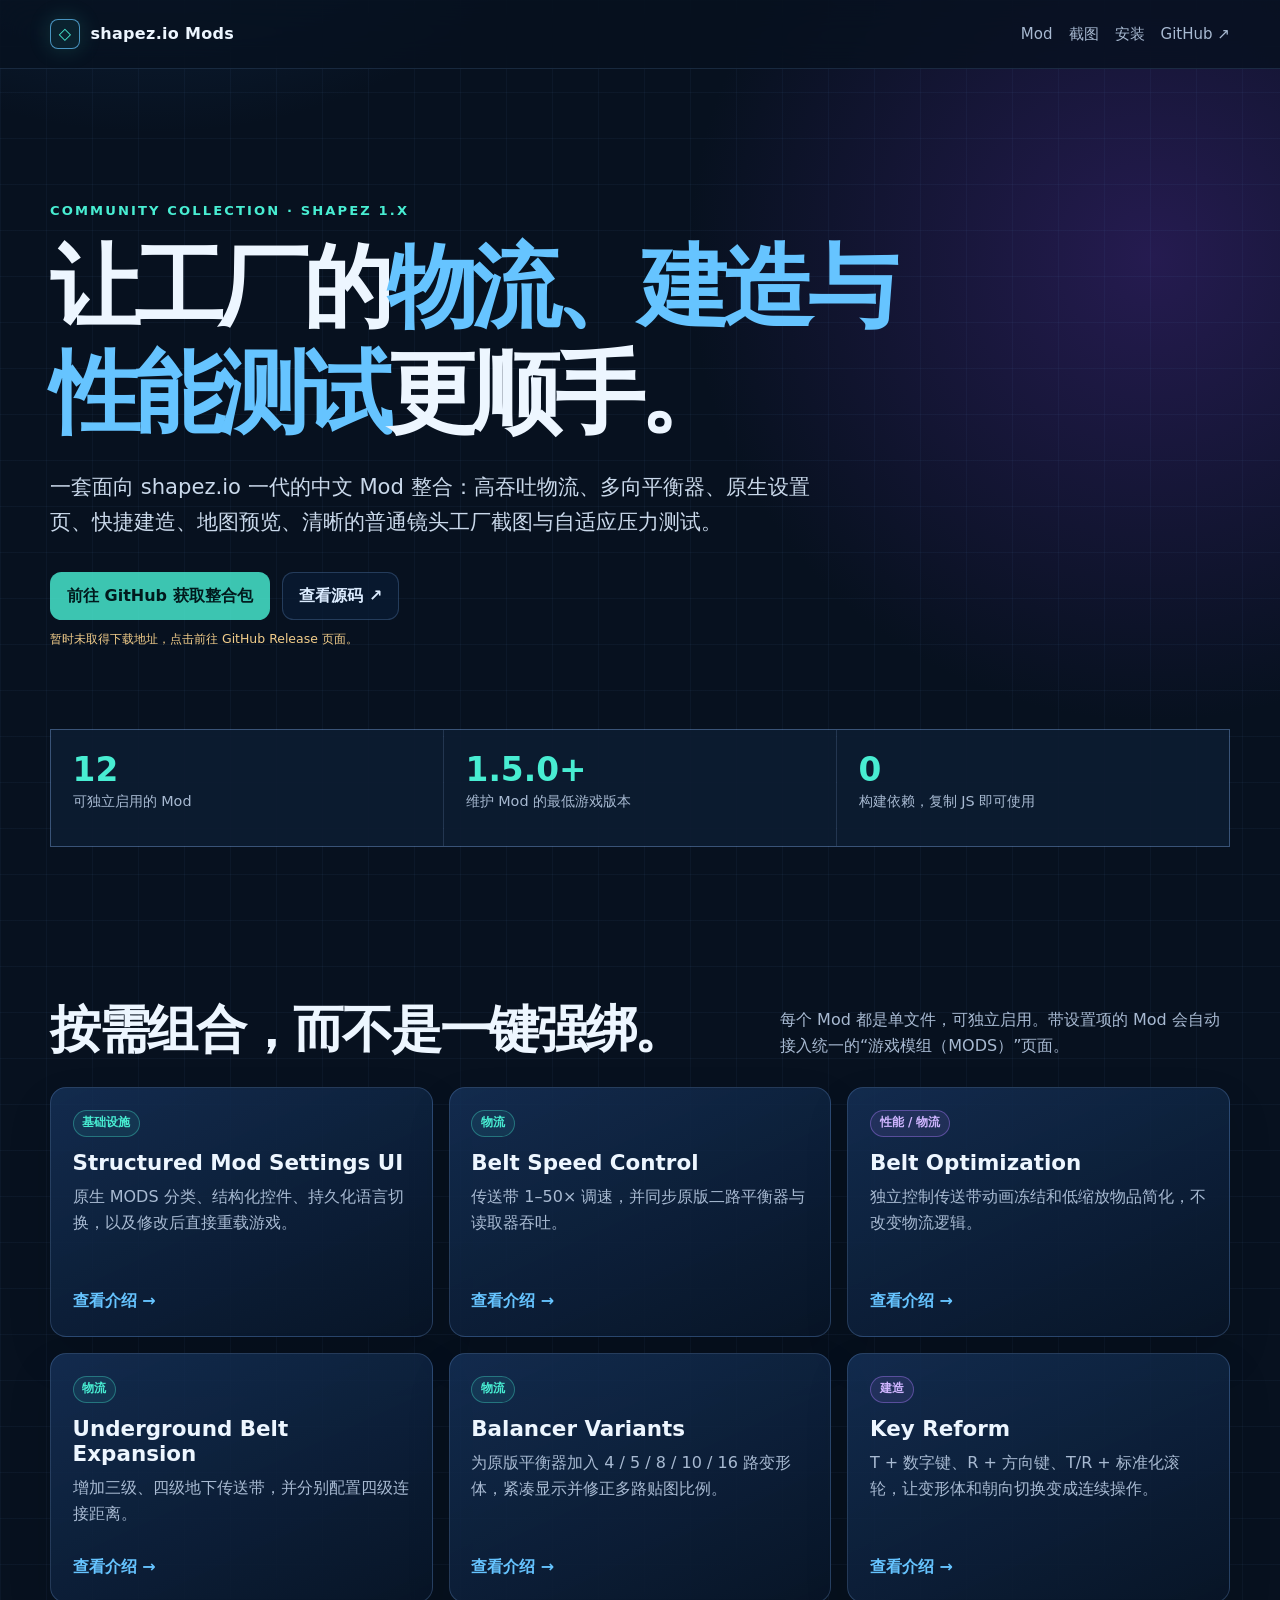
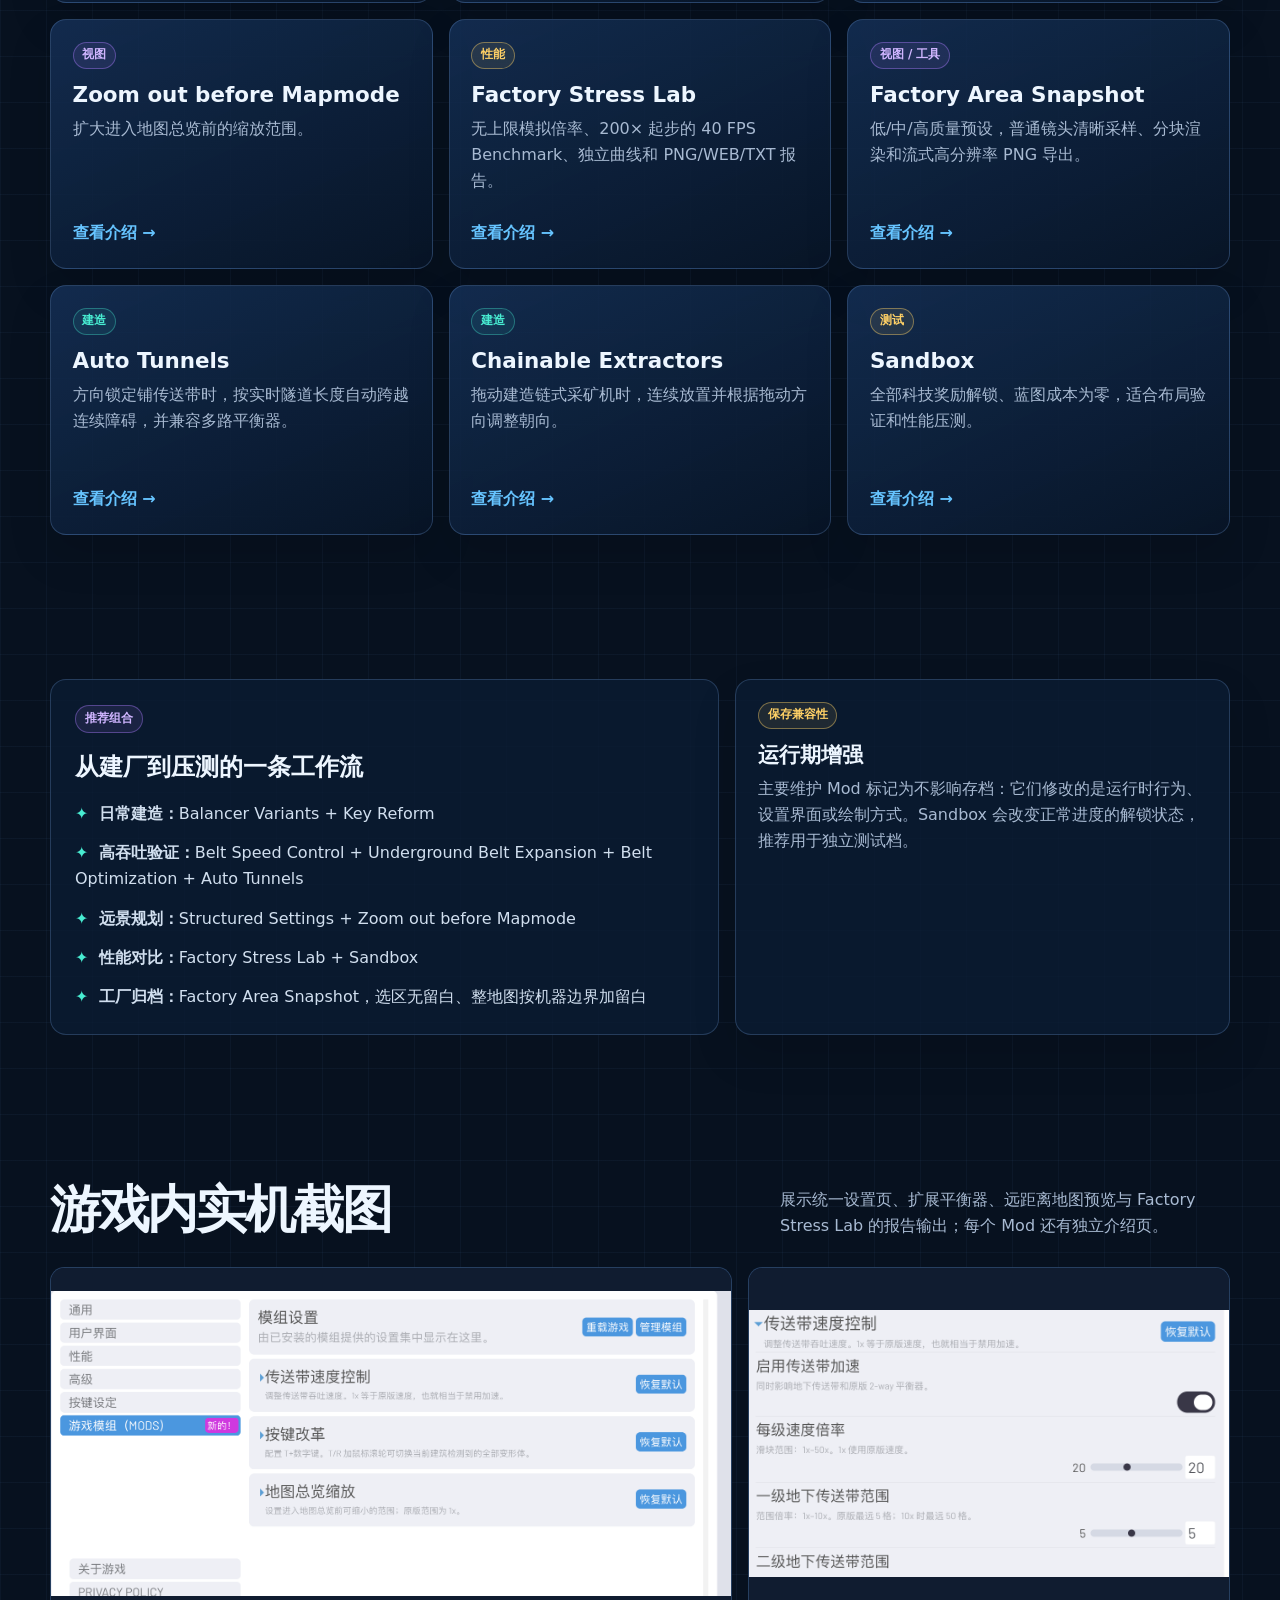
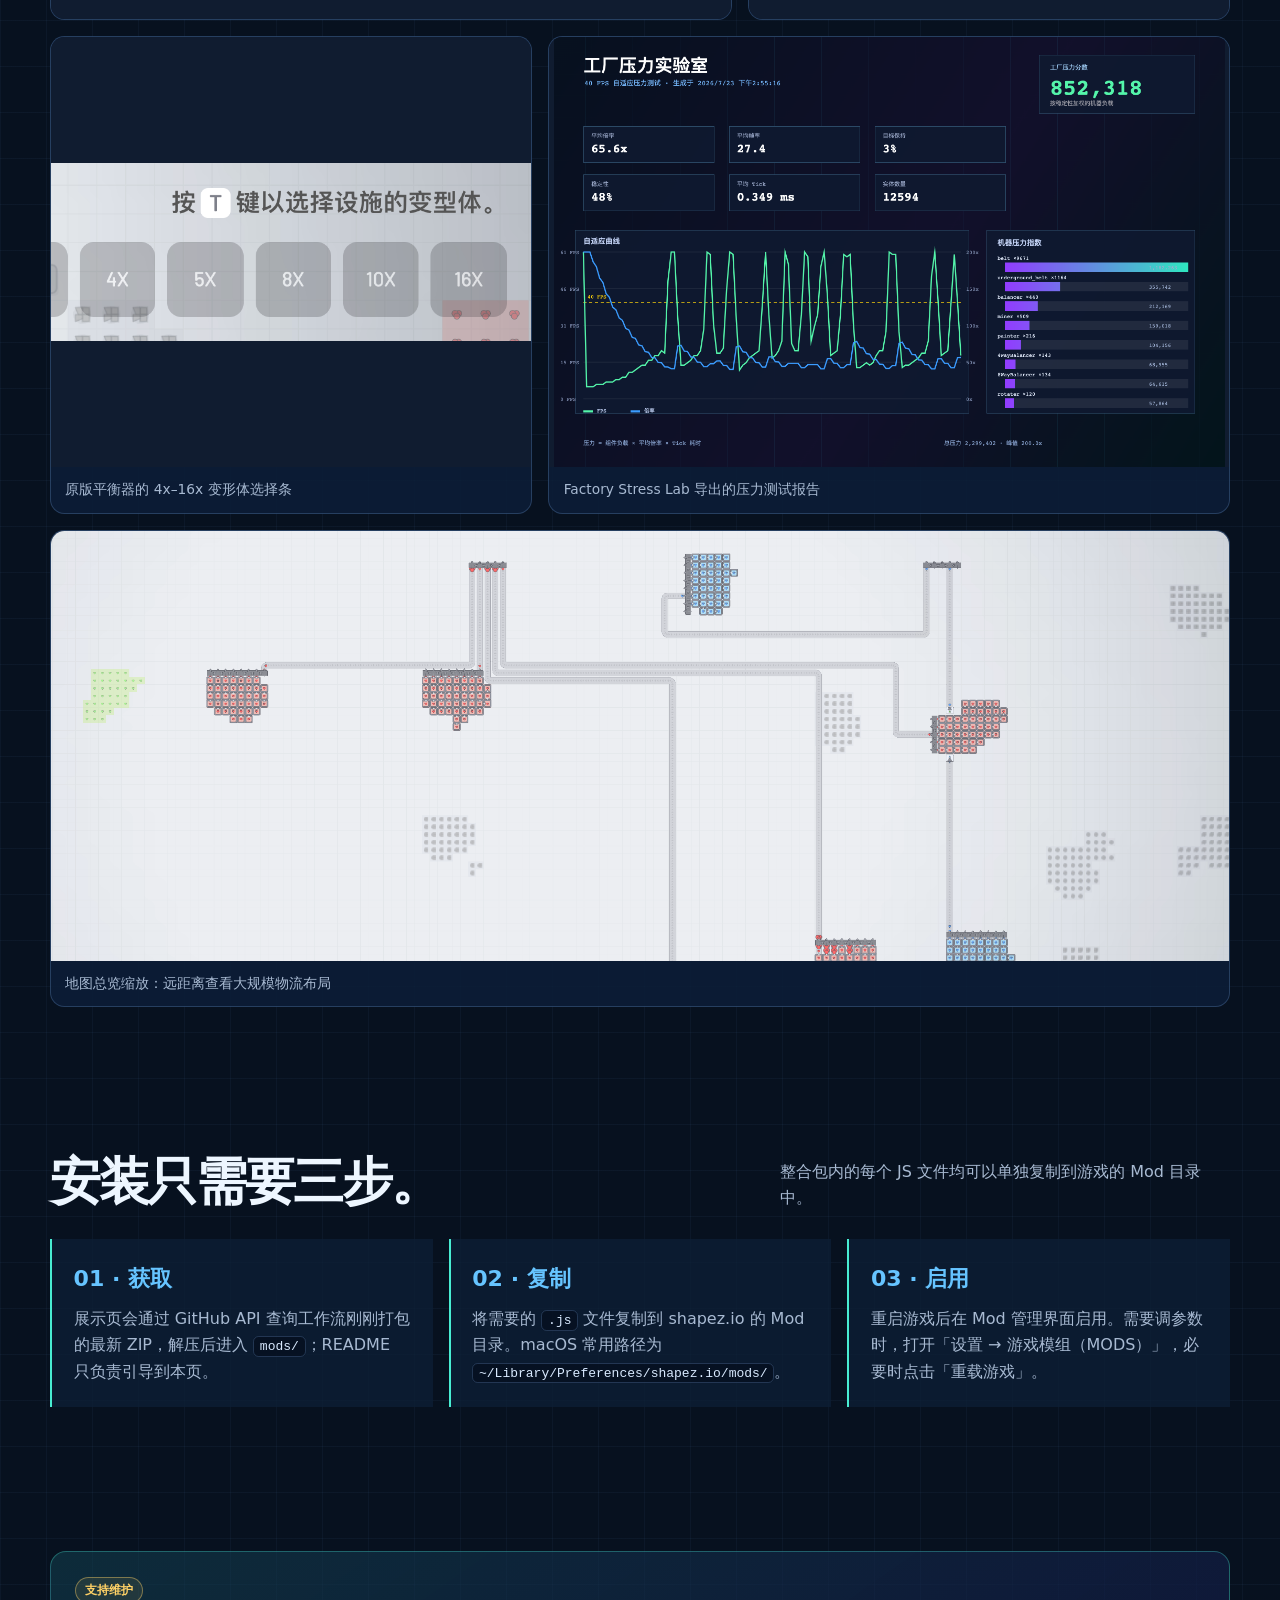
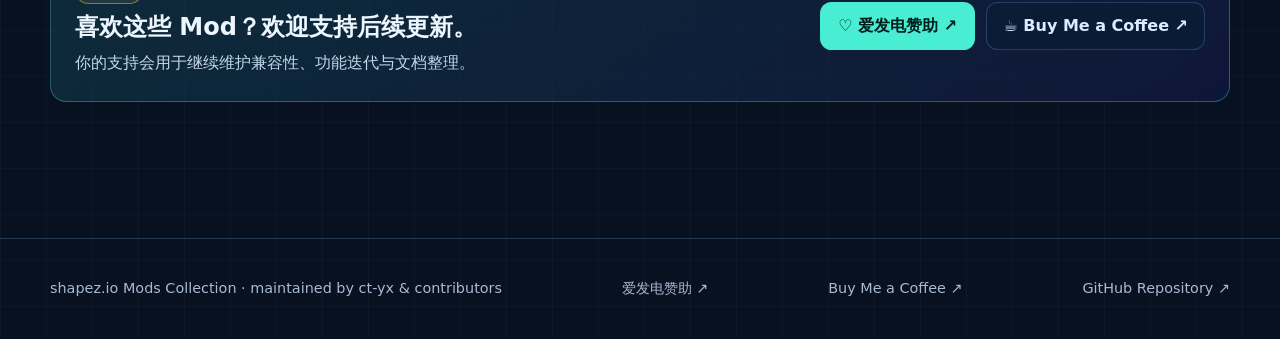
==== commit 462d8d64: "Add belt optimization and publish-ready mod updates" ====
--- a/docs/index.html
+++ b/docs/index.html
@@ -23,17 +23,19 @@
                 <p class="lead">一套面向 shapez.io 一代的中文 Mod 整合：高吞吐物流、多向平衡器、原生设置页、快捷建造、地图预览、清晰的普通镜头工厂截图与自适应压力测试。</p>
                 <div class="actions"><a class="button primary" data-modpack-download href="https://github.com/ct-yx/shapez-mods/releases/tag/modpack-latest"><span data-modpack-label>正在获取最新整合包…</span></a><a class="button" href="https://github.com/ct-yx/shapez-mods">查看源码 ↗</a><p class="download-status" data-modpack-status aria-live="polite">正在通过 GitHub API 查询最新发布包…</p></div>
             </section>
-            <div class="stats" aria-label="项目概览"><div class="stat"><strong>10</strong><span>可独立启用的 Mod</span></div><div class="stat"><strong>1.5.0+</strong><span>维护 Mod 的最低游戏版本</span></div><div class="stat"><strong>0</strong><span>构建依赖，复制 JS 即可使用</span></div></div>
+            <div class="stats" aria-label="项目概览"><div class="stat"><strong>12</strong><span>可独立启用的 Mod</span></div><div class="stat"><strong>1.5.0+</strong><span>维护 Mod 的最低游戏版本</span></div><div class="stat"><strong>0</strong><span>构建依赖，复制 JS 即可使用</span></div></div>
         </div>
 
         <section id="mods"><div class="shell">
             <div class="section-heading"><h2>按需组合，而不是一键强绑。</h2><p>每个 Mod 都是单文件，可独立启用。带设置项的 Mod 会自动接入统一的“游戏模组（MODS）”页面。</p></div>
             <div class="card-grid">
                 <a class="mod-card" href="mods/structured-mod-settings.html"><span class="tag">基础设施</span><h3>Structured Mod Settings UI</h3><p>原生 MODS 分类、结构化控件、持久化语言切换，以及修改后直接重载游戏。</p><span class="card-link">查看介绍 →</span></a>
-                <a class="mod-card" href="mods/belt-speed-control.html"><span class="tag">物流</span><h3>Belt Speed Control</h3><p>传送带 1–50× 调速，四级地下传送带距离独立设置，并同步平衡器与读取器。</p><span class="card-link">查看介绍 →</span></a>
+                <a class="mod-card" href="mods/belt-speed-control.html"><span class="tag">物流</span><h3>Belt Speed Control</h3><p>传送带 1–50× 调速，并同步原版二路平衡器与读取器吞吐。</p><span class="card-link">查看介绍 →</span></a>
+                <a class="mod-card" href="mods/belt-optimization.html"><span class="tag purple">性能 / 物流</span><h3>Belt Optimization</h3><p>独立控制传送带动画冻结和低缩放物品简化，不改变物流逻辑。</p><span class="card-link">查看介绍 →</span></a>
+                <a class="mod-card" href="mods/underground-belt-expansion.html"><span class="tag">物流</span><h3>Underground Belt Expansion</h3><p>增加三级、四级地下传送带，并分别配置四级连接距离。</p><span class="card-link">查看介绍 →</span></a>
                 <a class="mod-card" href="mods/balancer-variants.html"><span class="tag">物流</span><h3>Balancer Variants</h3><p>为原版平衡器加入 4 / 5 / 8 / 10 / 16 路变形体，紧凑显示并修正多路贴图比例。</p><span class="card-link">查看介绍 →</span></a>
                 <a class="mod-card" href="mods/key-reform.html"><span class="tag purple">建造</span><h3>Key Reform</h3><p>T + 数字键、R + 方向键、T/R + 标准化滚轮，让变形体和朝向切换变成连续操作。</p><span class="card-link">查看介绍 →</span></a>
-                <a class="mod-card" href="mods/zoomout-before-mapmode.html"><span class="tag purple">视图</span><h3>Zoom out before Mapmode</h3><p>扩大进入地图总览前的缩放范围，并在远视角合并首尾物品、隐藏动态箭头。</p><span class="card-link">查看介绍 →</span></a>
+                <a class="mod-card" href="mods/zoomout-before-mapmode.html"><span class="tag purple">视图</span><h3>Zoom out before Mapmode</h3><p>扩大进入地图总览前的缩放范围。</p><span class="card-link">查看介绍 →</span></a>
                 <a class="mod-card" href="mods/factory-stress-lab.html"><span class="tag yellow">性能</span><h3>Factory Stress Lab</h3><p>无上限模拟倍率、200× 起步的 40 FPS Benchmark、独立曲线和 PNG/WEB/TXT 报告。</p><span class="card-link">查看介绍 →</span></a>
                 <a class="mod-card" href="mods/factory-area-snapshot.html"><span class="tag purple">视图 / 工具</span><h3>Factory Area Snapshot</h3><p>低/中/高质量预设，普通镜头清晰采样、分块渲染和流式高分辨率 PNG 导出。</p><span class="card-link">查看介绍 →</span></a>
                 <a class="mod-card" href="mods/auto-tunnels.html"><span class="tag">建造</span><h3>Auto Tunnels</h3><p>方向锁定铺传送带时，按实时隧道长度自动跨越连续障碍，并兼容多路平衡器。</p><span class="card-link">查看介绍 →</span></a>
@@ -43,7 +45,7 @@
         </div></section>
 
         <section><div class="shell feature-strip">
-            <div class="wide-panel"><span class="tag purple">推荐组合</span><h2>从建厂到压测的一条工作流</h2><ul class="check-list"><li><strong>日常建造：</strong>Balancer Variants + Key Reform</li><li><strong>高吞吐验证：</strong>Belt Speed Control + Auto Tunnels</li><li><strong>远景规划：</strong>Structured Settings + Zoom out before Mapmode</li><li><strong>性能对比：</strong>Factory Stress Lab + Sandbox</li><li><strong>工厂归档：</strong>Factory Area Snapshot，选区无留白、整地图按机器边界加留白</li></ul></div>
+            <div class="wide-panel"><span class="tag purple">推荐组合</span><h2>从建厂到压测的一条工作流</h2><ul class="check-list"><li><strong>日常建造：</strong>Balancer Variants + Key Reform</li><li><strong>高吞吐验证：</strong>Belt Speed Control + Underground Belt Expansion + Belt Optimization + Auto Tunnels</li><li><strong>远景规划：</strong>Structured Settings + Zoom out before Mapmode</li><li><strong>性能对比：</strong>Factory Stress Lab + Sandbox</li><li><strong>工厂归档：</strong>Factory Area Snapshot，选区无留白、整地图按机器边界加留白</li></ul></div>
             <div class="info-card"><span class="tag yellow">保存兼容性</span><h3>运行期增强</h3><p>主要维护 Mod 标记为不影响存档：它们修改的是运行时行为、设置界面或绘制方式。Sandbox 会改变正常进度的解锁状态，推荐用于独立测试档。</p></div>
         </div></section>
 
@@ -62,9 +64,9 @@
             <div class="section-heading"><h2>安装只需要三步。</h2><p>整合包内的每个 JS 文件均可以单独复制到游戏的 Mod 目录中。</p></div>
             <div class="install"><div class="step"><strong>01 · 获取</strong><p>展示页会通过 GitHub API 查询工作流刚刚打包的最新 ZIP，解压后进入 <code>mods/</code>；README 只负责引导到本页。</p></div><div class="step"><strong>02 · 复制</strong><p>将需要的 <code>.js</code> 文件复制到 shapez.io 的 Mod 目录。macOS 常用路径为 <code>~/Library/Preferences/shapez.io/mods/</code>。</p></div><div class="step"><strong>03 · 启用</strong><p>重启游戏后在 Mod 管理界面启用。需要调参数时，打开「设置 → 游戏模组（MODS）」，必要时点击「重载游戏」。</p></div></div>
         </div></section>
-        <section id="support"><div class="shell support-panel"><div><span class="tag yellow">支持维护</span><h2>喜欢这些 Mod？欢迎支持后续更新。</h2><p>你的支持会用于继续维护兼容性、功能迭代与文档整理。</p></div><div class="support-actions"><a class="button primary" href="https://www.ifdian.net/a/Ct_yx?utm_source=copylink&amp;utm_medium=link" target="_blank" rel="noreferrer">♡ 爱发电赞助 ↗</a><a class="button" href="https://buymeacoffee.com/ctyx" target="_blank" rel="noreferrer">☕ Buy Me a Coffee ↗</a></div></div></section>
+        <section id="support"><div class="shell support-panel"><div><span class="tag yellow">支持维护</span><h2>喜欢这些 Mod？欢迎支持后续更新。</h2><p>你的支持会用于继续维护兼容性、功能迭代与文档整理。</p></div><div class="support-actions"><a class="button primary" href="https://ifdian.net/a/Ct_yx" target="_blank" rel="noreferrer">♡ 爱发电赞助 ↗</a><a class="button" href="https://buymeacoffee.com/ctyx" target="_blank" rel="noreferrer">☕ Buy Me a Coffee ↗</a></div></div></section>
     </main>
-    <footer class="site-footer"><div class="shell"><span>shapez.io Mods Collection · maintained by ct-yx &amp; contributors</span><a href="https://www.ifdian.net/a/Ct_yx?utm_source=copylink&amp;utm_medium=link" target="_blank" rel="noreferrer">爱发电赞助 ↗</a><a href="https://buymeacoffee.com/ctyx" target="_blank" rel="noreferrer">Buy Me a Coffee ↗</a><a href="https://github.com/ct-yx/shapez-mods">GitHub Repository ↗</a></div></footer>
+    <footer class="site-footer"><div class="shell"><span>shapez.io Mods Collection · maintained by ct-yx &amp; contributors</span><a href="https://ifdian.net/a/Ct_yx" target="_blank" rel="noreferrer">爱发电赞助 ↗</a><a href="https://buymeacoffee.com/ctyx" target="_blank" rel="noreferrer">Buy Me a Coffee ↗</a><a href="https://github.com/ct-yx/shapez-mods">GitHub Repository ↗</a></div></footer>
     <script src="assets/download-latest.js" defer></script>
 </body>
 </html>
